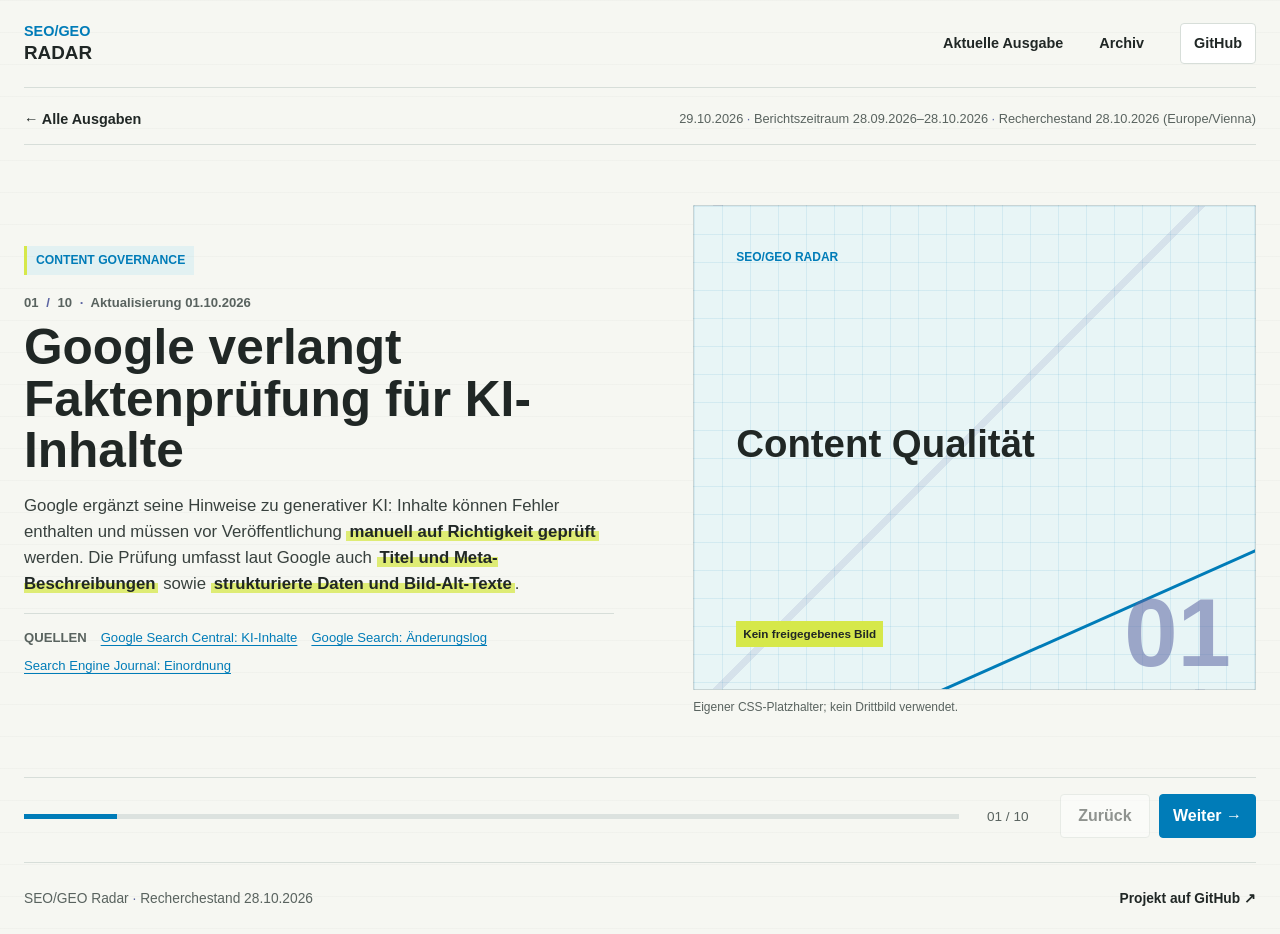
==== editions/2026-10-29/index.html @ 713f3957 "Publish SEO GEO Radar October edition" ====
<!doctype html>
<html lang="de">
  <head>
    <meta charset="utf-8">
    <meta name="viewport" content="width=device-width, initial-scale=1">
    <meta name="description" content="Zehn geprüfte Entwicklungen zu SEO, GEO, Google Search, AI Overviews und KI-Werbung aus dem Berichtszeitraum 28. September bis 28. Oktober 2026.">
    <meta name="theme-color" content="#f6f7f2">
    <title>SEO/GEO Radar – 29. Oktober 2026 | SEO/GEO Radar</title>
    <link rel="stylesheet" href="../../src/styles.css">
  </head>
  <body class="deck-page">
    <a class="skip-link" href="#folien">Zu den Folien springen</a>
    <div class="deck-shell">
      <header class="site-header">
        <a class="wordmark" href="../../index.html" aria-label="SEO/GEO Radar, Startseite">
          <span class="wordmark__top">SEO/GEO</span><span class="wordmark__bottom">RADAR</span>
        </a>
        <nav class="site-nav" aria-label="Hauptnavigation">
          <a href="../../index.html#aktuelle-ausgabe">Aktuelle Ausgabe</a>
          <a href="../../index.html#archiv">Archiv</a>
          <a class="repo-link" href="https://github.com/7amdmad/seo-geo-radar" target="_blank" rel="noopener noreferrer">GitHub</a>
        </nav>
      </header>
      <main class="deck" aria-label="SEO/GEO Radar – 29. Oktober 2026">
        <div class="deck__edition">
          <a class="back-link" href="../../index.html#archiv">← Alle Ausgaben</a>
          <div class="deck__meta">29.10.2026 <span>·</span> Berichtszeitraum 28.09.2026–28.10.2026 <span>·</span> Recherchestand 28.10.2026 (Europe/Vienna)</div>
        </div>
        <div class="deck__live" aria-live="polite" aria-atomic="true" role="status"></div>
        <div class="slides" id="folien" data-slide-count="10" aria-label="Folien">
          <section class="slide" aria-labelledby="story-ai-content-factcheck">
            <div class="slide__copy">
              <p class="slide__category">Content Governance</p>
              <p class="slide__count">01 <span>/</span> 10 <span>·</span> Aktualisierung 01.10.2026</p>
              <h2 class="slide__title" id="story-ai-content-factcheck">Google verlangt Faktenprüfung für KI-Inhalte</h2>
              <p class="slide__body">Google ergänzt seine Hinweise zu generativer KI: Inhalte können Fehler enthalten und müssen vor Veröffentlichung <strong>manuell auf Richtigkeit geprüft</strong> werden. Die Prüfung umfasst laut Google auch <strong>Titel und Meta-Beschreibungen</strong> sowie <strong>strukturierte Daten und Bild-Alt-Texte</strong>.</p>
              <div class="slide__sources">
                <span>Quellen</span>
                <a href="https://developers.google.com/search/docs/fundamentals/using-gen-ai-content" target="_blank" rel="noopener noreferrer">Google Search Central: KI-Inhalte<span class="visually-hidden"> (öffnet in neuem Tab)</span></a>
                <a href="https://developers.google.com/search/updates" target="_blank" rel="noopener noreferrer">Google Search: Änderungslog<span class="visually-hidden"> (öffnet in neuem Tab)</span></a>
                <a href="https://www.searchenginejournal.com/google-fact-check-ai-content-before-publishing/591782/" target="_blank" rel="noopener noreferrer">Search Engine Journal: Einordnung<span class="visually-hidden"> (öffnet in neuem Tab)</span></a>
              </div>
            </div>
            <figure class="slide__media">
              <div class="image-placeholder" role="img" aria-label="Eigener typografischer Platzhalter zum Thema Faktenprüfung von KI-Inhalten">
                <span class="image-placeholder__brand">SEO/GEO RADAR</span>
                <span class="image-placeholder__topic">Content Qualität</span>
                <span class="image-placeholder__index">01</span>
                <span class="image-placeholder__note">Kein freigegebenes Bild</span>
              </div>
              <figcaption>Eigener CSS-Platzhalter; kein Drittbild verwendet.</figcaption>
            </figure>
          </section>
          <section class="slide" aria-labelledby="story-ugc-fresh-data">
            <div class="slide__copy">
              <p class="slide__category">Content Plattformen</p>
              <p class="slide__count">02 <span>/</span> 10 <span>·</span> Dokumentation 08.10.2026</p>
              <h2 class="slide__title" id="story-ugc-fresh-data">Google öffnet ein Fresh-Data-Programm für UGC</h2>
              <p class="slide__body">Google beschreibt eine spezielle Pipeline, über die zugelassene Plattformen <strong>frische öffentliche Beiträge und Interaktionsdaten</strong> für Search einreichen können. Voraussetzungen sind stabile URLs, ein großer UGC-Bestand und Moderation; <strong>die Bewerbung garantiert keine Teilnahme</strong>.</p>
              <div class="slide__sources">
                <span>Quellen</span>
                <a href="https://developers.google.com/search/docs/appearance/ugc-fresh-data-program" target="_blank" rel="noopener noreferrer">Google Search Central: UGC Fresh Data<span class="visually-hidden"> (öffnet in neuem Tab)</span></a>
                <a href="https://developers.google.com/search/updates" target="_blank" rel="noopener noreferrer">Google Search: Änderungslog<span class="visually-hidden"> (öffnet in neuem Tab)</span></a>
              </div>
            </div>
            <figure class="slide__media">
              <div class="image-placeholder" role="img" aria-label="Eigener typografischer Platzhalter zum UGC Fresh Data Programm">
                <span class="image-placeholder__brand">SEO/GEO RADAR</span>
                <span class="image-placeholder__topic">Content Plattformen</span>
                <span class="image-placeholder__index">02</span>
                <span class="image-placeholder__note">Kein freigegebenes Bild</span>
              </div>
              <figcaption>Eigener CSS-Platzhalter; kein Drittbild verwendet.</figcaption>
            </figure>
          </section>
          <section class="slide" aria-labelledby="story-geo-citations">
            <div class="slide__copy">
              <p class="slide__category">GEO Forschung</p>
              <p class="slide__count">03 <span>/</span> 10 <span>·</span> Preprint 10.10.2026</p>
              <h2 class="slide__title" id="story-geo-citations">GEO-Zitate hängen stärker an Retrieval als an Checklisten</h2>
              <p class="slide__body">Ein noch nicht peer-reviewtes arXiv-Paper analysiert <strong>158.099 Antworten aus zwei Märkten</strong>: Seiten mit Titeln und Absätzen, die zu Suchfragen passen, erhielten mehr Zitate. <strong>FAQ-Blöcke und Schema-Markup zeigten innerhalb derselben Website keinen robusten Vorteil</strong>; die Datensätze sind US-dominiert und nicht repräsentativ für DACH.</p>
              <div class="slide__sources">
                <span>Quellen</span>
                <a href="https://arxiv.org/abs/2610.15033" target="_blank" rel="noopener noreferrer">arXiv: What Drives AI Citations?<span class="visually-hidden"> (öffnet in neuem Tab)</span></a>
                <a href="https://arxiv.org/html/2610.15033v1" target="_blank" rel="noopener noreferrer">Volltext und Methodik<span class="visually-hidden"> (öffnet in neuem Tab)</span></a>
              </div>
            </div>
            <figure class="slide__media">
              <div class="image-placeholder" role="img" aria-label="Eigener typografischer Platzhalter zu GEO-Zitaten und Retrieval">
                <span class="image-placeholder__brand">SEO/GEO RADAR</span>
                <span class="image-placeholder__topic">GEO Forschung</span>
                <span class="image-placeholder__index">03</span>
                <span class="image-placeholder__note">Kein freigegebenes Bild</span>
              </div>
              <figcaption>Eigener CSS-Platzhalter; kein Drittbild verwendet.</figcaption>
            </figure>
          </section>
          <section class="slide" aria-labelledby="story-mit-geo-audit">
            <div class="slide__copy">
              <p class="slide__category">Markenwahrnehmung</p>
              <p class="slide__count">04 <span>/</span> 10 <span>·</span> Studie 13.10.2026</p>
              <h2 class="slide__title" id="story-mit-geo-audit">GEO muss Sichtbarkeit und Markenkorrektheit messen</h2>
              <p class="slide__body">MIT Sloan berichtet aus <strong>15 Interviews mit Marketing- und Digitalverantwortlichen</strong> sowie einem Fall aus dem Finanzsektor: ChatGPT empfahl eine Marke, gab aber unter anderem <strong>falsche Produkt- und Gebührenangaben</strong> wieder. Die qualitative Untersuchung ist nicht repräsentativ, zeigt aber, warum Erwähnungen allein keine ausreichende GEO-Kennzahl sind.</p>
              <div class="slide__sources">
                <span>Quelle</span>
                <a href="https://sloanreview.mit.edu/article/the-new-rules-of-brand-visibility-in-ai-search/" target="_blank" rel="noopener noreferrer">MIT Sloan Management Review: Brand Visibility in AI Search<span class="visually-hidden"> (öffnet in neuem Tab)</span></a>
              </div>
            </div>
            <figure class="slide__media">
              <div class="image-placeholder" role="img" aria-label="Eigener typografischer Platzhalter zu Sichtbarkeit und Markenkorrektheit in KI-Suche">
                <span class="image-placeholder__brand">SEO/GEO RADAR</span>
                <span class="image-placeholder__topic">Markenwahrnehmung</span>
                <span class="image-placeholder__index">04</span>
                <span class="image-placeholder__note">Kein freigegebenes Bild</span>
              </div>
              <figcaption>Eigener CSS-Platzhalter; kein Drittbild verwendet.</figcaption>
            </figure>
          </section>
          <section class="slide" aria-labelledby="story-personal-intelligence-ads">
            <div class="slide__copy">
              <p class="slide__category">KI-Suche & Werbung</p>
              <p class="slide__count">05 <span>/</span> 10 <span>·</span> Richtlinie wirksam 16.10.2026</p>
              <h2 class="slide__title" id="story-personal-intelligence-ads">Google erlaubt Opt-in-Kontext für personalisierte Werbung</h2>
              <p class="slide__body">Googles am 16. Oktober wirksame Richtlinie sagt: Wenn Nutzer Inhalte aus Gmail, Photos oder Drive mit Suchdiensten verbinden, können daraus abgeleitete Informationen <strong>personalisierte Inhalte einschließlich Anzeigen beeinflussen</strong>. Das bleibt <strong>Opt-in; Werbetreibende erhalten keinen Zugriff auf Postfächer</strong>, und ein DACH-Rollout des beschriebenen AI-Mode-Ads-Tests ist nicht bestätigt.</p>
              <div class="slide__sources">
                <span>Quellen</span>
                <a href="https://policies.google.com/privacy?hl=en" target="_blank" rel="noopener noreferrer">Google Privacy Policy (wirksam 16.10.)<span class="visually-hidden"> (öffnet in neuem Tab)</span></a>
                <a href="https://support.google.com/websearch/answer/16859283?hl=en" target="_blank" rel="noopener noreferrer">Google Search Help: Verbundene Apps<span class="visually-hidden"> (öffnet in neuem Tab)</span></a>
                <a href="https://www.searchenginejournal.com/google-privacy-policy-connected-apps-ai-mode-ads/594546/" target="_blank" rel="noopener noreferrer">Search Engine Journal: Werbetest und Grenzen<span class="visually-hidden"> (öffnet in neuem Tab)</span></a>
              </div>
            </div>
            <figure class="slide__media">
              <div class="image-placeholder" role="img" aria-label="Eigener typografischer Platzhalter zu Personal Intelligence und Suchanzeigen">
                <span class="image-placeholder__brand">SEO/GEO RADAR</span>
                <span class="image-placeholder__topic">KI-Suche & Werbung</span>
                <span class="image-placeholder__index">05</span>
                <span class="image-placeholder__note">Kein freigegebenes Bild</span>
              </div>
              <figcaption>Eigener CSS-Platzhalter; kein Drittbild verwendet.</figcaption>
            </figure>
          </section>
          <section class="slide" aria-labelledby="story-url-hyphens">
            <div class="slide__copy">
              <p class="slide__category">Technisches SEO</p>
              <p class="slide__count">06 <span>/</span> 10 <span>·</span> Dokumentation 21.10.2026</p>
              <h2 class="slide__title" id="story-url-hyphens">Google bekräftigt Bindestriche statt Unterstriche in URLs</h2>
              <p class="slide__body">Google Search Central hat seine URL-Hinweise präzisiert: <strong>Bindestriche trennen Wörter</strong> für Menschen und Suchsysteme klarer als Unterstriche. Das ist eine <strong>Klarstellung bestehender Best Practice, kein neuer Rankingfaktor</strong>; bestehende URLs sollte man nicht ohne Migrationsgrund ändern.</p>
              <div class="slide__sources">
                <span>Quellen</span>
                <a href="https://developers.google.com/search/docs/crawling-indexing/url-structure" target="_blank" rel="noopener noreferrer">Google Search Central: URL-Struktur<span class="visually-hidden"> (öffnet in neuem Tab)</span></a>
                <a href="https://developers.google.com/search/updates" target="_blank" rel="noopener noreferrer">Google Search: Änderungslog<span class="visually-hidden"> (öffnet in neuem Tab)</span></a>
              </div>
            </div>
            <figure class="slide__media">
              <div class="image-placeholder" role="img" aria-label="Eigener typografischer Platzhalter zu lesbaren URLs">
                <span class="image-placeholder__brand">SEO/GEO RADAR</span>
                <span class="image-placeholder__topic">Technisches SEO</span>
                <span class="image-placeholder__index">06</span>
                <span class="image-placeholder__note">Kein freigegebenes Bild</span>
              </div>
              <figcaption>Eigener CSS-Platzhalter; kein Drittbild verwendet.</figcaption>
            </figure>
          </section>
          <section class="slide" aria-labelledby="story-commercial-ai-overviews">
            <div class="slide__copy">
              <p class="slide__category">GEO & Originalforschung</p>
              <p class="slide__count">07 <span>/</span> 10 <span>·</span> Studie 21.10.2026</p>
              <h2 class="slide__title" id="story-commercial-ai-overviews">AI Overviews wachsen in kommerziellen Suchmustern</h2>
              <p class="slide__body">Semrush fand AI Overviews für <strong>88 % eines festen Panels aus 400 US-Desktop-Keywords</strong> mit kommerziellen Zusätzen im August 2026, gegenüber 45,75 % zu Studienbeginn. Das ist <strong>kein Wert für alle Google-Suchen oder den DACH-Markt</strong>; für Marken sind Preis-, Vergleichs- und Review-Antworten dennoch wichtige Beobachtungsfelder.</p>
              <div class="slide__sources">
                <span>Originalstudie</span>
                <a href="https://www.semrush.com/blog/ai-overviews-commercial-modifiers-study/" target="_blank" rel="noopener noreferrer">Semrush: Commercial Search Modifiers<span class="visually-hidden"> (öffnet in neuem Tab)</span></a>
              </div>
            </div>
            <figure class="slide__media">
              <div class="image-placeholder" role="img" aria-label="Eigener typografischer Platzhalter zu AI Overviews in kommerziellen Suchanfragen">
                <span class="image-placeholder__brand">SEO/GEO RADAR</span>
                <span class="image-placeholder__topic">AI Overviews</span>
                <span class="image-placeholder__index">07</span>
                <span class="image-placeholder__note">Kein freigegebenes Bild</span>
              </div>
              <figcaption>Eigener CSS-Platzhalter; kein Drittbild verwendet.</figcaption>
            </figure>
          </section>
          <section class="slide" aria-labelledby="story-ugc-indexing-guidance">
            <div class="slide__copy">
              <p class="slide__category">Technisches SEO</p>
              <p class="slide__count">08 <span>/</span> 10 <span>·</span> Aktualisierung 26.10.2026</p>
              <h2 class="slide__title" id="story-ugc-indexing-guidance">Google: Nur für die Suche gedachte Seiten indexieren</h2>
              <p class="slide__body">Google ergänzt seine Spam-Hinweise für Plattformen mit geteilten Seiten, generierten Inhalten oder Web-Tools: <strong>Direktlink- und Nutzseiten sollen nicht automatisch in Search landen</strong>. Betreiber sollen Indexierung und plötzliche URL-Zuwächse überwachen; die Empfehlung ist <strong>keine neue manuelle Strafe</strong>.</p>
              <div class="slide__sources">
                <span>Quellen</span>
                <a href="https://developers.google.com/search/docs/monitor-debug/prevent-abuse" target="_blank" rel="noopener noreferrer">Google Search Central: UGC-Spam-Schutz<span class="visually-hidden"> (öffnet in neuem Tab)</span></a>
                <a href="https://developers.google.com/search/updates" target="_blank" rel="noopener noreferrer">Google Search: Änderungslog<span class="visually-hidden"> (öffnet in neuem Tab)</span></a>
                <a href="https://www.seroundtable.com/google-user-generated-spam-guidance-tools-42378.html" target="_blank" rel="noopener noreferrer">Search Engine Roundtable: Einordnung<span class="visually-hidden"> (öffnet in neuem Tab)</span></a>
              </div>
            </div>
            <figure class="slide__media">
              <div class="image-placeholder" role="img" aria-label="Eigener typografischer Platzhalter zu Indexierung geteilter UGC-Seiten">
                <span class="image-placeholder__brand">SEO/GEO RADAR</span>
                <span class="image-placeholder__topic">Indexierung</span>
                <span class="image-placeholder__index">08</span>
                <span class="image-placeholder__note">Kein freigegebenes Bild</span>
              </div>
              <figcaption>Eigener CSS-Platzhalter; kein Drittbild verwendet.</figcaption>
            </figure>
          </section>
          <section class="slide" aria-labelledby="story-review-summaries">
            <div class="slide__copy">
              <p class="slide__category">KI-Werbung & Reputation</p>
              <p class="slide__count">09 <span>/</span> 10 <span>·</span> Hilfeseite 26.10.2026</p>
              <h2 class="slide__title" id="story-review-summaries">Google Ads erklärt KI-Zusammenfassungen von Reviews</h2>
              <p class="slide__body">Google Ads dokumentiert nun <strong>automatisch erzeugte, positive Review-Zusammenfassungen</strong> in Suchanzeigen; Werbetreibende können deren Text nicht selbst bearbeiten. Die Hilfeseite nennt <strong>US, Australien, UK und Indien auf Englisch</strong> – eine DACH-Verfügbarkeit ist nicht angegeben.</p>
              <div class="slide__sources">
                <span>Quellen</span>
                <a href="https://support.google.com/google-ads/answer/18760807?hl=en" target="_blank" rel="noopener noreferrer">Google Ads Help: Review summaries<span class="visually-hidden"> (öffnet in neuem Tab)</span></a>
                <a href="https://www.seroundtable.com/google-ads-ai-review-summaries-doc-42370.html" target="_blank" rel="noopener noreferrer">Search Engine Roundtable: Dokumentation<span class="visually-hidden"> (öffnet in neuem Tab)</span></a>
              </div>
            </div>
            <figure class="slide__media">
              <div class="image-placeholder" role="img" aria-label="Eigener typografischer Platzhalter zu KI-Zusammenfassungen von Kundenbewertungen in Suchanzeigen">
                <span class="image-placeholder__brand">SEO/GEO RADAR</span>
                <span class="image-placeholder__topic">KI-Werbung</span>
                <span class="image-placeholder__index">09</span>
                <span class="image-placeholder__note">Kein freigegebenes Bild</span>
              </div>
              <figcaption>Eigener CSS-Platzhalter; kein Drittbild verwendet.</figcaption>
            </figure>
          </section>
          <section class="slide" aria-labelledby="story-404-guidance">
            <div class="slide__copy">
              <p class="slide__category">Google Search</p>
              <p class="slide__count">10 <span>/</span> 10 <span>·</span> Video 28.10.2026</p>
              <h2 class="slide__title" id="story-404-guidance">Google: Normale 404-Fehler verbrauchen kein Crawl-Budget</h2>
              <p class="slide__body">In einer Google-Videoepisode erklärt Gary Illyes, dass normale <strong>404-Antworten keine siteweite Strafe auslösen</strong> und kein Crawl-Budget aufbrauchen. Leitet nur auf einen <strong>inhaltlich passenden Ersatz</strong> weiter; sonst <strong>404 oder 410 belassen</strong> und eine hilfreiche Fehlerseite anbieten.</p>
              <div class="slide__sources">
                <span>Quelle mit Transkript</span>
                <a href="https://www.seroundtable.com/google-404-errors-42405.html" target="_blank" rel="noopener noreferrer">Search Engine Roundtable: Googles 404-Erklärung<span class="visually-hidden"> (öffnet in neuem Tab)</span></a>
              </div>
            </div>
            <figure class="slide__media">
              <div class="image-placeholder" role="img" aria-label="Eigener typografischer Platzhalter zu 404- und 410-Antworten">
                <span class="image-placeholder__brand">SEO/GEO RADAR</span>
                <span class="image-placeholder__topic">Google Search</span>
                <span class="image-placeholder__index">10</span>
                <span class="image-placeholder__note">Kein freigegebenes Bild</span>
              </div>
              <figcaption>Eigener CSS-Platzhalter; kein Drittbild verwendet.</figcaption>
            </figure>
          </section>
        </div>
        <footer class="deck__footer">
          <div class="deck__progress" role="progressbar" aria-label="Fortschritt" aria-valuemin="1" aria-valuemax="10" aria-valuenow="1"><span></span></div>
          <div class="deck__controls">
            <span class="deck__counter" aria-live="off">01 / 10</span>
            <button type="button" class="deck__button" data-action="prev" aria-label="Vorherige Folie">Zurück</button>
            <button type="button" class="deck__button deck__button--next" data-action="next" aria-label="Nächste Folie">Weiter <span aria-hidden="true">→</span></button>
          </div>
        </footer>
      </main>
      <footer class="site-footer">
        <span>SEO/GEO Radar <span class="site-footer__dot">·</span> Recherchestand 28.10.2026</span>
        <a href="https://github.com/7amdmad/seo-geo-radar" target="_blank" rel="noopener noreferrer">Projekt auf GitHub <span aria-hidden="true">↗</span></a>
      </footer>
    </div>
    <script src="../../src/deck.js" defer></script>
  </body>
</html>
---- src/styles.css ----
:root {
  color-scheme: light;
  --paper: #f6f7f2;
  --surface: #ffffff;
  --ink: #202725;
  --muted: #59635f;
  --line: #d7ded9;
  --cyan: #00aeef;
  --cyan-dark: #007cb8;
  --purple: #5b64a2;
  --lime: #d6e84a;
  --font-display: "Helvetica Neue", Helvetica, Arial, sans-serif;
  --font-body: "Helvetica Neue", Helvetica, Arial, sans-serif;
}

* {
  box-sizing: border-box;
}

html {
  scroll-behavior: smooth;
}

body {
  min-width: 320px;
  min-height: 100vh;
  margin: 0;
  background-color: var(--paper);
  background-image: linear-gradient(
    rgba(32, 39, 37, 0.025) 1px,
    transparent 1px
  );
  background-size: 100% 32px;
  color: var(--ink);
  font-family: var(--font-body);
  line-height: 1.55;
}

button,
a {
  font: inherit;
}

a {
  color: var(--cyan-dark);
}

a:hover {
  color: var(--ink);
}

:focus-visible {
  outline: 3px solid var(--purple);
  outline-offset: 3px;
}

.page-shell,
.deck-shell {
  width: min(1240px, calc(100% - 48px));
  margin: 0 auto;
}

.skip-link {
  position: absolute;
  top: 8px;
  left: 8px;
  z-index: 20;
  padding: 10px 14px;
  transform: translateY(-160%);
  background: var(--ink);
  color: #fff;
}

.skip-link:focus {
  transform: translateY(0);
}

.site-header {
  min-height: 88px;
  display: flex;
  align-items: center;
  justify-content: space-between;
  gap: 24px;
  border-bottom: 1px solid var(--line);
}

.wordmark {
  display: inline-flex;
  flex-direction: column;
  line-height: 0.95;
  color: var(--ink);
  font-family: var(--font-display);
  font-size: 0.9rem;
  font-weight: 800;
  letter-spacing: 0;
  text-decoration: none;
}

.wordmark__top {
  color: var(--cyan-dark);
}

.wordmark__bottom {
  margin-top: 5px;
  font-size: 1.18rem;
}

.site-nav {
  display: flex;
  align-items: center;
  gap: clamp(16px, 3vw, 36px);
}

.site-nav a,
.site-footer a {
  color: var(--ink);
  font-size: 0.9rem;
  font-weight: 650;
  text-decoration: none;
}

.site-nav a:hover,
.site-footer a:hover {
  color: var(--cyan-dark);
}

.site-nav .repo-link {
  padding: 8px 13px;
  border: 1px solid var(--line);
  border-radius: 4px;
  background: var(--surface);
}

.intro {
  max-width: 840px;
  padding: clamp(44px, 8vw, 96px) 0 56px;
}

.intro__eyebrow,
.section-kicker,
.section-label,
.slide__category {
  margin: 0;
  color: var(--cyan-dark);
  font-size: 0.76rem;
  font-weight: 750;
  text-transform: uppercase;
}

.intro__eyebrow {
  display: flex;
  align-items: center;
  gap: 10px;
}

.intro__eyebrow::before {
  width: 25px;
  height: 3px;
  background: var(--lime);
  content: "";
}

.intro h1 {
  margin: 18px 0 16px;
  font-family: var(--font-display);
  font-size: 4.5rem;
  font-weight: 760;
  line-height: 0.98;
}

.intro h1 span {
  color: var(--cyan-dark);
}

.intro__text {
  max-width: 650px;
  margin: 0;
  color: var(--muted);
  font-size: 1.2rem;
}

.latest {
  padding: 26px 0 30px;
  border-top: 1px solid var(--ink);
  border-bottom: 1px solid var(--ink);
}

.section-label {
  display: flex;
  align-items: center;
  gap: 9px;
  color: var(--ink);
}

.signal-dot {
  width: 9px;
  height: 9px;
  border-radius: 50%;
  background: var(--lime);
  outline: 1px solid var(--ink);
}

.latest__body {
  display: flex;
  align-items: end;
  justify-content: space-between;
  gap: 36px;
  padding: 18px 0 4px;
}

.latest__date,
.latest__period {
  margin: 0;
  color: var(--muted);
  font-size: 0.88rem;
}

.latest__date span,
.deck__meta span {
  color: var(--purple);
}

.latest h2 {
  margin: 8px 0;
  font-family: var(--font-display);
  font-size: 2.25rem;
  line-height: 1.12;
}

.latest__description {
  max-width: 660px;
  margin: 0;
  color: var(--muted);
}

.latest__period {
  margin-top: 16px;
}

.action-link {
  flex: 0 0 auto;
  display: inline-flex;
  align-items: center;
  gap: 18px;
  min-height: 46px;
  padding: 0 15px;
  border: 1px solid var(--cyan-dark);
  border-radius: 4px;
  color: var(--cyan-dark);
  font-weight: 700;
  text-decoration: none;
}

.action-link:hover {
  background: var(--cyan-dark);
  color: #fff;
}

.archive {
  padding: 68px 0 80px;
}

.archive__heading {
  display: flex;
  align-items: end;
  justify-content: space-between;
  gap: 20px;
  padding-bottom: 22px;
  border-bottom: 1px solid var(--line);
}

.archive__heading h2 {
  margin: 5px 0 0;
  font-family: var(--font-display);
  font-size: 2rem;
}

.archive__total {
  color: var(--muted);
  font-size: 0.9rem;
}

.archive-month {
  display: grid;
  grid-template-columns: minmax(140px, 0.32fr) 1fr;
  gap: 26px;
  padding: 28px 0;
  border-bottom: 1px solid var(--line);
}

.archive-month h3 {
  margin: 4px 0 0;
  font-size: 1rem;
}

.edition-list {
  display: grid;
}

.edition-row {
  display: grid;
  grid-template-columns: 110px 180px 110px minmax(120px, 1fr) auto;
  align-items: center;
  gap: 16px;
  padding: 14px 0;
  border-top: 1px solid var(--line);
  color: var(--ink);
  text-decoration: none;
}

.edition-row:first-child {
  border-top: 0;
}

.edition-row:hover .edition-row__date,
.edition-row:hover .edition-row__open {
  color: var(--cyan-dark);
}

.edition-row__date {
  font-weight: 750;
}

.edition-row__period,
.edition-row__count,
.edition-row__description {
  color: var(--muted);
  font-size: 0.86rem;
}

.edition-row__open {
  color: var(--cyan-dark);
  font-size: 0.86rem;
  font-weight: 700;
  white-space: nowrap;
}

.empty-state {
  margin: 0;
  padding: 24px 0;
  color: var(--muted);
}

.site-footer {
  display: flex;
  align-items: center;
  justify-content: space-between;
  gap: 18px;
  min-height: 72px;
  border-top: 1px solid var(--line);
  color: var(--muted);
  font-size: 0.86rem;
}

.site-footer a {
  font-size: inherit;
}

.site-footer__dot {
  color: var(--purple);
}

.deck-page {
  overflow-x: hidden;
}

.deck-shell {
  min-height: 100vh;
  display: flex;
  flex-direction: column;
}

.deck {
  flex: 1;
  display: flex;
  flex-direction: column;
}

.deck__edition {
  display: flex;
  align-items: center;
  justify-content: space-between;
  gap: 18px;
  padding: 20px 0 14px;
}

.back-link {
  color: var(--ink);
  font-size: 0.9rem;
  font-weight: 700;
  text-decoration: none;
}

.deck__meta {
  color: var(--muted);
  font-size: 0.8rem;
  text-align: right;
}

.slides {
  position: relative;
  flex: 1;
  min-height: 540px;
  border-top: 1px solid var(--line);
}

.slide[hidden] {
  display: none !important;
}

.slide {
  width: 100%;
  min-height: 540px;
  display: grid;
  grid-template-columns: minmax(0, 1fr) minmax(340px, 0.95fr);
  align-items: center;
  gap: clamp(32px, 6vw, 78px);
  padding: clamp(34px, 5vw, 60px) 0;
  animation: slide-in 260ms ease both;
}

.slide__copy {
  max-width: 590px;
}

.slide__category {
  display: inline-block;
  padding: 5px 9px;
  border-left: 3px solid var(--lime);
  background: rgba(0, 174, 239, 0.08);
}

.slide__count {
  margin: 18px 0 9px;
  color: var(--muted);
  font-size: 0.82rem;
  font-weight: 750;
}

.slide__count span {
  color: var(--purple);
  padding: 0 4px;
}

.slide__title {
  margin: 0;
  font-family: var(--font-display);
  font-size: 3.1rem;
  font-weight: 750;
  line-height: 1.04;
}

.slide__body {
  max-width: 610px;
  margin: 16px 0 16px;
  color: #38413e;
  font-size: 1.05rem;
  line-height: 1.55;
}

.slide__body strong {
  padding: 0 3px;
  background: linear-gradient(transparent 48%, rgba(214, 232, 74, 0.75) 48%);
  color: var(--ink);
  font-weight: 750;
  box-decoration-break: clone;
}

.slide__sources {
  display: flex;
  flex-wrap: wrap;
  align-items: baseline;
  gap: 8px 14px;
  padding-top: 14px;
  border-top: 1px solid var(--line);
  font-size: 0.82rem;
}

.slide__sources > span {
  color: var(--muted);
  font-weight: 700;
  text-transform: uppercase;
}

.slide__sources a {
  text-underline-offset: 3px;
}

.slide__media {
  width: 100%;
  margin: 0;
}

.image-placeholder {
  position: relative;
  min-height: 320px;
  aspect-ratio: 1.16 / 1;
  display: flex;
  flex-direction: column;
  align-items: flex-start;
  justify-content: space-between;
  overflow: hidden;
  padding: clamp(22px, 4vw, 42px);
  border: 1px solid rgba(32, 39, 37, 0.16);
  background-color: #e8f5f6;
  background-image:
    linear-gradient(
      135deg,
      transparent 48%,
      rgba(91, 100, 162, 0.13) 48%,
      rgba(91, 100, 162, 0.13) 49%,
      transparent 49%
    ),
    linear-gradient(rgba(0, 124, 184, 0.09) 1px, transparent 1px),
    linear-gradient(90deg, rgba(0, 124, 184, 0.09) 1px, transparent 1px);
  background-size:
    100% 100%,
    28px 28px,
    28px 28px;
}

.image-placeholder::after {
  position: absolute;
  right: -30px;
  bottom: 60px;
  width: 72%;
  height: 3px;
  transform: rotate(-24deg);
  background: var(--cyan-dark);
  content: "";
}

.image-placeholder__brand,
.image-placeholder__topic,
.image-placeholder__note,
.image-placeholder__index {
  position: relative;
  z-index: 1;
}

.image-placeholder__brand {
  color: var(--cyan-dark);
  font-size: 0.75rem;
  font-weight: 800;
}

.image-placeholder__topic {
  max-width: 75%;
  color: var(--ink);
  font-size: 2.4rem;
  font-weight: 750;
  line-height: 1.05;
}

.image-placeholder__index {
  position: absolute;
  right: 24px;
  bottom: 8px;
  color: rgba(91, 100, 162, 0.55);
  font-size: 6rem;
  font-weight: 800;
  line-height: 1;
}

.image-placeholder__note {
  padding: 4px 7px;
  background: var(--lime);
  color: var(--ink);
  font-size: 0.73rem;
  font-weight: 700;
}

.slide__media img {
  width: 100%;
  max-height: 58vh;
  display: block;
  object-fit: cover;
}

.slide__media figcaption {
  margin-top: 8px;
  color: var(--muted);
  font-size: 0.75rem;
}

.deck__live,
.visually-hidden {
  position: absolute;
  width: 1px;
  height: 1px;
  overflow: hidden;
  clip: rect(0, 0, 0, 0);
  white-space: nowrap;
  clip-path: inset(50%);
}

.deck__footer {
  display: flex;
  align-items: center;
  gap: 28px;
  padding: 16px 0 24px;
  border-top: 1px solid var(--line);
}

.deck__progress {
  flex: 1;
  height: 5px;
  overflow: hidden;
  background: #dce2df;
}

.deck__progress span {
  width: 0;
  height: 100%;
  display: block;
  background: var(--cyan-dark);
  transition: width 180ms ease;
}

.deck__controls {
  display: flex;
  align-items: center;
  gap: 9px;
}

.deck__counter {
  min-width: 58px;
  margin-right: 6px;
  color: var(--muted);
  font-size: 0.85rem;
  font-variant-numeric: tabular-nums;
}

.deck__button {
  min-width: 90px;
  min-height: 44px;
  padding: 0 13px;
  border: 1px solid var(--line);
  border-radius: 4px;
  background: var(--surface);
  color: var(--ink);
  cursor: pointer;
  font-weight: 700;
}

.deck__button--next {
  border-color: var(--cyan-dark);
  background: var(--cyan-dark);
  color: #fff;
}

.deck__button:hover:not(:disabled) {
  border-color: var(--purple);
  box-shadow: inset 0 -3px var(--lime);
}

.deck__button:disabled {
  opacity: 0.48;
  cursor: not-allowed;
}

@keyframes slide-in {
  from {
    opacity: 0;
    transform: translateY(8px);
  }

  to {
    opacity: 1;
    transform: translateY(0);
  }
}

@media (prefers-reduced-motion: reduce) {
  *,
  *::before,
  *::after {
    scroll-behavior: auto !important;
    animation-duration: 0.01ms !important;
    animation-iteration-count: 1 !important;
    transition-duration: 0.01ms !important;
  }
}

@media (max-width: 880px) {
  .intro h1 {
    font-size: 3.5rem;
  }

  .latest h2 {
    font-size: 1.9rem;
  }

  .edition-row {
    grid-template-columns: 100px minmax(100px, 0.8fr) minmax(100px, 1fr) auto;
  }

  .edition-row__description {
    display: none;
  }

  .slide {
    grid-template-columns: minmax(0, 1fr) minmax(280px, 0.85fr);
    gap: 28px;
  }

  .slide__title {
    font-size: 2.8rem;
  }

  .slide__body {
    font-size: 1.1rem;
  }

  .image-placeholder__topic {
    font-size: 2.1rem;
  }
}

@media (max-width: 640px) {
  .page-shell,
  .deck-shell {
    width: min(100% - 32px, 520px);
  }

  .site-header {
    min-height: 74px;
  }

  .site-nav {
    gap: 14px;
  }

  .site-nav a {
    font-size: 0.78rem;
  }

  .site-nav .repo-link {
    padding: 6px 8px;
  }

  .intro {
    padding: 50px 0 40px;
  }

  .intro h1 {
    font-size: 2.65rem;
  }

  .intro__text {
    font-size: 1.05rem;
  }

  .latest__body {
    align-items: flex-start;
    flex-direction: column;
    gap: 18px;
  }

  .latest h2 {
    font-size: 1.65rem;
  }

  .archive {
    padding: 48px 0 56px;
  }

  .archive-month {
    grid-template-columns: 1fr;
    gap: 12px;
  }

  .edition-row {
    grid-template-columns: 1fr auto;
    gap: 3px 12px;
    padding: 12px 0;
  }

  .edition-row__date {
    grid-column: 1;
  }

  .edition-row__period {
    grid-column: 1;
    font-size: 0.78rem;
  }

  .edition-row__count {
    grid-column: 1;
  }

  .edition-row__open {
    grid-column: 2;
    grid-row: 1 / span 3;
  }

  .site-footer {
    align-items: flex-start;
    flex-direction: column;
    justify-content: center;
    padding: 18px 0;
  }

  .deck__edition {
    align-items: flex-start;
    flex-direction: column;
    gap: 7px;
    padding-top: 15px;
  }

  .deck__meta {
    text-align: left;
  }

  .slides {
    min-height: 0;
  }

  .slide {
    min-height: 0;
    grid-template-columns: 1fr;
    gap: 24px;
    padding: 26px 0 30px;
  }

  .slide__count {
    margin-top: 18px;
  }

  .slide__title {
    font-size: 2.25rem;
  }

  .slide__body {
    margin: 16px 0 20px;
    font-size: 1rem;
  }

  .image-placeholder {
    min-height: 250px;
    aspect-ratio: 1.25 / 1;
  }

  .image-placeholder__topic {
    font-size: 1.75rem;
  }

  .deck__footer {
    align-items: stretch;
    flex-direction: column;
    gap: 12px;
    padding-bottom: 16px;
  }

  .deck__controls {
    justify-content: space-between;
  }

  .deck__button {
    flex: 1;
  }
}
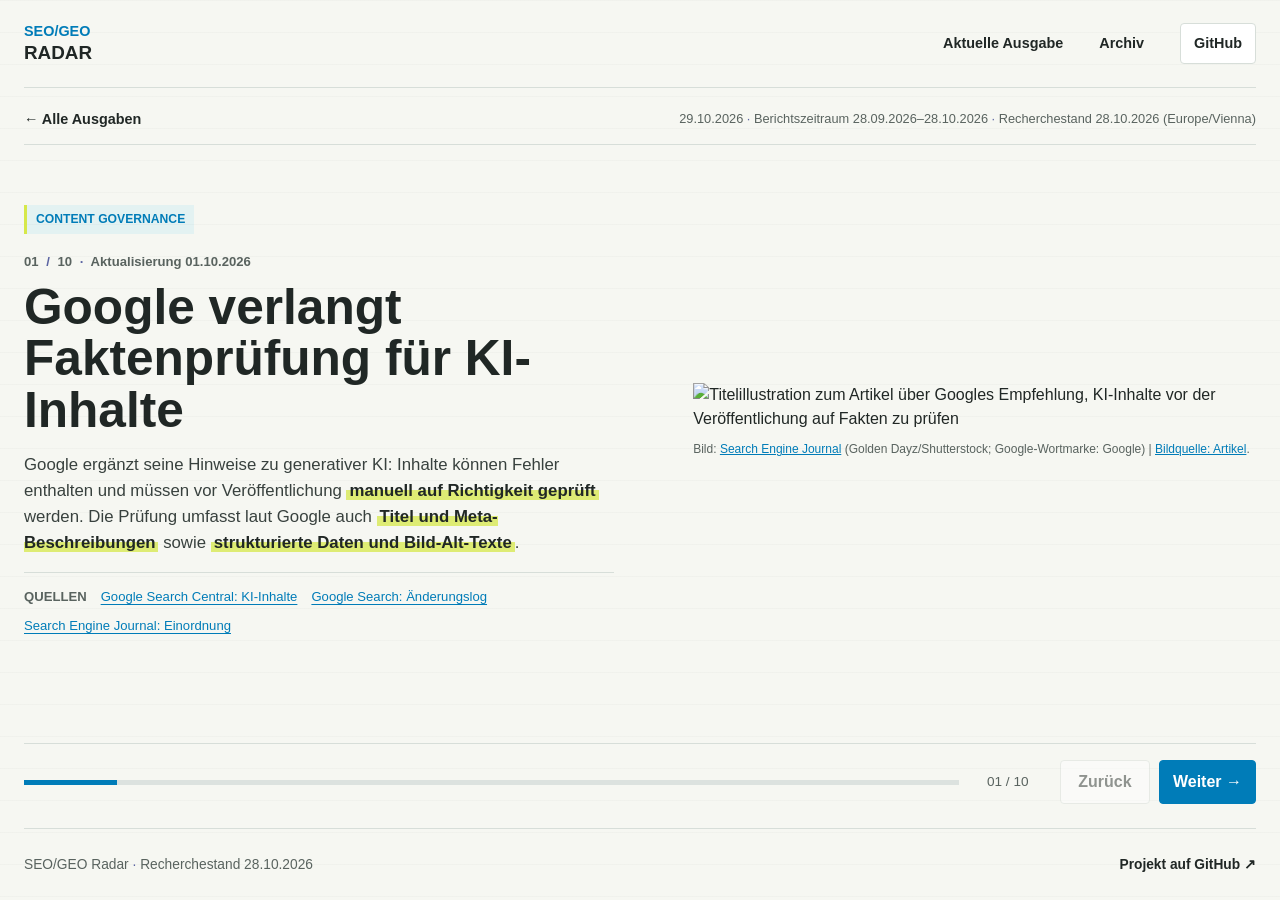
==== commit 8ec56a76: "Use credited article images on every slide" ====
--- a/editions/2026-10-29/index.html
+++ b/editions/2026-10-29/index.html
@@ -1,268 +1,615 @@
 <!doctype html>
 <html lang="de">
   <head>
-    <meta charset="utf-8">
-    <meta name="viewport" content="width=device-width, initial-scale=1">
-    <meta name="description" content="Zehn geprüfte Entwicklungen zu SEO, GEO, Google Search, AI Overviews und KI-Werbung aus dem Berichtszeitraum 28. September bis 28. Oktober 2026.">
-    <meta name="theme-color" content="#f6f7f2">
+    <meta charset="utf-8" />
+    <meta name="viewport" content="width=device-width, initial-scale=1" />
+    <meta
+      name="description"
+      content="Zehn geprüfte Entwicklungen zu SEO, GEO, Google Search, AI Overviews und KI-Werbung aus dem Berichtszeitraum 28. September bis 28. Oktober 2026."
+    />
+    <meta name="theme-color" content="#f6f7f2" />
     <title>SEO/GEO Radar – 29. Oktober 2026 | SEO/GEO Radar</title>
-    <link rel="stylesheet" href="../../src/styles.css">
+    <link rel="stylesheet" href="../../src/styles.css" />
   </head>
   <body class="deck-page">
     <a class="skip-link" href="#folien">Zu den Folien springen</a>
     <div class="deck-shell">
       <header class="site-header">
-        <a class="wordmark" href="../../index.html" aria-label="SEO/GEO Radar, Startseite">
-          <span class="wordmark__top">SEO/GEO</span><span class="wordmark__bottom">RADAR</span>
+        <a
+          class="wordmark"
+          href="../../index.html"
+          aria-label="SEO/GEO Radar, Startseite"
+        >
+          <span class="wordmark__top">SEO/GEO</span
+          ><span class="wordmark__bottom">RADAR</span>
         </a>
         <nav class="site-nav" aria-label="Hauptnavigation">
           <a href="../../index.html#aktuelle-ausgabe">Aktuelle Ausgabe</a>
           <a href="../../index.html#archiv">Archiv</a>
-          <a class="repo-link" href="https://github.com/7amdmad/seo-geo-radar" target="_blank" rel="noopener noreferrer">GitHub</a>
+          <a
+            class="repo-link"
+            href="https://github.com/7amdmad/seo-geo-radar"
+            target="_blank"
+            rel="noopener noreferrer"
+            >GitHub</a
+          >
         </nav>
       </header>
       <main class="deck" aria-label="SEO/GEO Radar – 29. Oktober 2026">
         <div class="deck__edition">
-          <a class="back-link" href="../../index.html#archiv">← Alle Ausgaben</a>
-          <div class="deck__meta">29.10.2026 <span>·</span> Berichtszeitraum 28.09.2026–28.10.2026 <span>·</span> Recherchestand 28.10.2026 (Europe/Vienna)</div>
+          <a class="back-link" href="../../index.html#archiv"
+            >← Alle Ausgaben</a
+          >
+          <div class="deck__meta">
+            29.10.2026 <span>·</span> Berichtszeitraum 28.09.2026–28.10.2026
+            <span>·</span> Recherchestand 28.10.2026 (Europe/Vienna)
+          </div>
         </div>
-        <div class="deck__live" aria-live="polite" aria-atomic="true" role="status"></div>
-        <div class="slides" id="folien" data-slide-count="10" aria-label="Folien">
+        <div
+          class="deck__live"
+          aria-live="polite"
+          aria-atomic="true"
+          role="status"
+        ></div>
+        <div
+          class="slides"
+          id="folien"
+          data-slide-count="10"
+          aria-label="Folien"
+        >
           <section class="slide" aria-labelledby="story-ai-content-factcheck">
             <div class="slide__copy">
               <p class="slide__category">Content Governance</p>
-              <p class="slide__count">01 <span>/</span> 10 <span>·</span> Aktualisierung 01.10.2026</p>
-              <h2 class="slide__title" id="story-ai-content-factcheck">Google verlangt Faktenprüfung für KI-Inhalte</h2>
-              <p class="slide__body">Google ergänzt seine Hinweise zu generativer KI: Inhalte können Fehler enthalten und müssen vor Veröffentlichung <strong>manuell auf Richtigkeit geprüft</strong> werden. Die Prüfung umfasst laut Google auch <strong>Titel und Meta-Beschreibungen</strong> sowie <strong>strukturierte Daten und Bild-Alt-Texte</strong>.</p>
+              <p class="slide__count">
+                01 <span>/</span> 10 <span>·</span> Aktualisierung 01.10.2026
+              </p>
+              <h2 class="slide__title" id="story-ai-content-factcheck">
+                Google verlangt Faktenprüfung für KI-Inhalte
+              </h2>
+              <p class="slide__body">
+                Google ergänzt seine Hinweise zu generativer KI: Inhalte können
+                Fehler enthalten und müssen vor Veröffentlichung
+                <strong>manuell auf Richtigkeit geprüft</strong> werden. Die
+                Prüfung umfasst laut Google auch
+                <strong>Titel und Meta-Beschreibungen</strong> sowie
+                <strong>strukturierte Daten und Bild-Alt-Texte</strong>.
+              </p>
               <div class="slide__sources">
                 <span>Quellen</span>
-                <a href="https://developers.google.com/search/docs/fundamentals/using-gen-ai-content" target="_blank" rel="noopener noreferrer">Google Search Central: KI-Inhalte<span class="visually-hidden"> (öffnet in neuem Tab)</span></a>
-                <a href="https://developers.google.com/search/updates" target="_blank" rel="noopener noreferrer">Google Search: Änderungslog<span class="visually-hidden"> (öffnet in neuem Tab)</span></a>
-                <a href="https://www.searchenginejournal.com/google-fact-check-ai-content-before-publishing/591782/" target="_blank" rel="noopener noreferrer">Search Engine Journal: Einordnung<span class="visually-hidden"> (öffnet in neuem Tab)</span></a>
-              </div>
-            </div>
-            <figure class="slide__media">
-              <div class="image-placeholder" role="img" aria-label="Eigener typografischer Platzhalter zum Thema Faktenprüfung von KI-Inhalten">
-                <span class="image-placeholder__brand">SEO/GEO RADAR</span>
-                <span class="image-placeholder__topic">Content Qualität</span>
-                <span class="image-placeholder__index">01</span>
-                <span class="image-placeholder__note">Kein freigegebenes Bild</span>
-              </div>
-              <figcaption>Eigener CSS-Platzhalter; kein Drittbild verwendet.</figcaption>
+                <a
+                  href="https://developers.google.com/search/docs/fundamentals/using-gen-ai-content"
+                  target="_blank"
+                  rel="noopener noreferrer"
+                  >Google Search Central: KI-Inhalte<span
+                    class="visually-hidden"
+                  >
+                    (öffnet in neuem Tab)</span
+                  ></a
+                >
+                <a
+                  href="https://developers.google.com/search/updates"
+                  target="_blank"
+                  rel="noopener noreferrer"
+                  >Google Search: Änderungslog<span class="visually-hidden">
+                    (öffnet in neuem Tab)</span
+                  ></a
+                >
+                <a
+                  href="https://www.searchenginejournal.com/google-fact-check-ai-content-before-publishing/591782/"
+                  target="_blank"
+                  rel="noopener noreferrer"
+                  >Search Engine Journal: Einordnung<span
+                    class="visually-hidden"
+                  >
+                    (öffnet in neuem Tab)</span
+                  ></a
+                >
+              </div>
+            </div>
+            <figure class="slide__media">
+              <img src="https://cdn.searchenginejournal.com/wp-content/uploads/2026/10/google-factcheck-featured-1600x840-1-760x400.jpg" alt="Titelillustration zum Artikel über Googles Empfehlung, KI-Inhalte vor der Veröffentlichung auf Fakten zu prüfen" loading="lazy" />
+              <figcaption>
+                Bild: <a href="https://cdn.searchenginejournal.com/wp-content/uploads/2026/10/google-factcheck-featured-1600x840-1-760x400.jpg" target="_blank" rel="noopener noreferrer">Search Engine Journal</a> (Golden Dayz/Shutterstock; Google-Wortmarke: Google) | <a href="https://www.searchenginejournal.com/google-fact-check-ai-content-before-publishing/591782/" target="_blank" rel="noopener noreferrer">Bildquelle: Artikel</a>.
+              </figcaption>
             </figure>
           </section>
           <section class="slide" aria-labelledby="story-ugc-fresh-data">
             <div class="slide__copy">
               <p class="slide__category">Content Plattformen</p>
-              <p class="slide__count">02 <span>/</span> 10 <span>·</span> Dokumentation 08.10.2026</p>
-              <h2 class="slide__title" id="story-ugc-fresh-data">Google öffnet ein Fresh-Data-Programm für UGC</h2>
-              <p class="slide__body">Google beschreibt eine spezielle Pipeline, über die zugelassene Plattformen <strong>frische öffentliche Beiträge und Interaktionsdaten</strong> für Search einreichen können. Voraussetzungen sind stabile URLs, ein großer UGC-Bestand und Moderation; <strong>die Bewerbung garantiert keine Teilnahme</strong>.</p>
+              <p class="slide__count">
+                02 <span>/</span> 10 <span>·</span> Dokumentation 08.10.2026
+              </p>
+              <h2 class="slide__title" id="story-ugc-fresh-data">
+                Google öffnet ein Fresh-Data-Programm für UGC
+              </h2>
+              <p class="slide__body">
+                Google beschreibt eine spezielle Pipeline, über die zugelassene
+                Plattformen
+                <strong
+                  >frische öffentliche Beiträge und Interaktionsdaten</strong
+                >
+                für Search einreichen können. Voraussetzungen sind stabile URLs,
+                ein großer UGC-Bestand und Moderation;
+                <strong>die Bewerbung garantiert keine Teilnahme</strong>.
+              </p>
               <div class="slide__sources">
                 <span>Quellen</span>
-                <a href="https://developers.google.com/search/docs/appearance/ugc-fresh-data-program" target="_blank" rel="noopener noreferrer">Google Search Central: UGC Fresh Data<span class="visually-hidden"> (öffnet in neuem Tab)</span></a>
-                <a href="https://developers.google.com/search/updates" target="_blank" rel="noopener noreferrer">Google Search: Änderungslog<span class="visually-hidden"> (öffnet in neuem Tab)</span></a>
-              </div>
-            </div>
-            <figure class="slide__media">
-              <div class="image-placeholder" role="img" aria-label="Eigener typografischer Platzhalter zum UGC Fresh Data Programm">
-                <span class="image-placeholder__brand">SEO/GEO RADAR</span>
-                <span class="image-placeholder__topic">Content Plattformen</span>
-                <span class="image-placeholder__index">02</span>
-                <span class="image-placeholder__note">Kein freigegebenes Bild</span>
-              </div>
-              <figcaption>Eigener CSS-Platzhalter; kein Drittbild verwendet.</figcaption>
+                <a
+                  href="https://developers.google.com/search/docs/appearance/ugc-fresh-data-program"
+                  target="_blank"
+                  rel="noopener noreferrer"
+                  >Google Search Central: UGC Fresh Data<span
+                    class="visually-hidden"
+                  >
+                    (öffnet in neuem Tab)</span
+                  ></a
+                >
+                <a
+                  href="https://developers.google.com/search/updates"
+                  target="_blank"
+                  rel="noopener noreferrer"
+                  >Google Search: Änderungslog<span class="visually-hidden">
+                    (öffnet in neuem Tab)</span
+                  ></a
+                >
+              </div>
+            </div>
+            <figure class="slide__media">
+              <img src="https://developers.google.com/static/search/images/home-social-share-lockup.jpg" alt="Google Search Central: allgemeine Grafik der Dokumentation zum UGC Fresh Data Program" loading="lazy" />
+              <figcaption>
+                Bild: <a href="https://developers.google.com/static/search/images/home-social-share-lockup.jpg" target="_blank" rel="noopener noreferrer">developers.google.com</a> (Google; allgemeine Dokumentationsgrafik) | <a href="https://developers.google.com/search/docs/appearance/ugc-fresh-data-program" target="_blank" rel="noopener noreferrer">Bildquelle: Dokumentation</a>.
+              </figcaption>
             </figure>
           </section>
           <section class="slide" aria-labelledby="story-geo-citations">
             <div class="slide__copy">
               <p class="slide__category">GEO Forschung</p>
-              <p class="slide__count">03 <span>/</span> 10 <span>·</span> Preprint 10.10.2026</p>
-              <h2 class="slide__title" id="story-geo-citations">GEO-Zitate hängen stärker an Retrieval als an Checklisten</h2>
-              <p class="slide__body">Ein noch nicht peer-reviewtes arXiv-Paper analysiert <strong>158.099 Antworten aus zwei Märkten</strong>: Seiten mit Titeln und Absätzen, die zu Suchfragen passen, erhielten mehr Zitate. <strong>FAQ-Blöcke und Schema-Markup zeigten innerhalb derselben Website keinen robusten Vorteil</strong>; die Datensätze sind US-dominiert und nicht repräsentativ für DACH.</p>
+              <p class="slide__count">
+                03 <span>/</span> 10 <span>·</span> Preprint 10.10.2026
+              </p>
+              <h2 class="slide__title" id="story-geo-citations">
+                GEO-Zitate hängen stärker an Retrieval als an Checklisten
+              </h2>
+              <p class="slide__body">
+                Ein noch nicht peer-reviewtes arXiv-Paper analysiert
+                <strong>158.099 Antworten aus zwei Märkten</strong>: Seiten mit
+                Titeln und Absätzen, die zu Suchfragen passen, erhielten mehr
+                Zitate.
+                <strong
+                  >FAQ-Blöcke und Schema-Markup zeigten innerhalb derselben
+                  Website keinen robusten Vorteil</strong
+                >; die Datensätze sind US-dominiert und nicht repräsentativ für
+                DACH.
+              </p>
               <div class="slide__sources">
                 <span>Quellen</span>
-                <a href="https://arxiv.org/abs/2610.15033" target="_blank" rel="noopener noreferrer">arXiv: What Drives AI Citations?<span class="visually-hidden"> (öffnet in neuem Tab)</span></a>
-                <a href="https://arxiv.org/html/2610.15033v1" target="_blank" rel="noopener noreferrer">Volltext und Methodik<span class="visually-hidden"> (öffnet in neuem Tab)</span></a>
-              </div>
-            </div>
-            <figure class="slide__media">
-              <div class="image-placeholder" role="img" aria-label="Eigener typografischer Platzhalter zu GEO-Zitaten und Retrieval">
-                <span class="image-placeholder__brand">SEO/GEO RADAR</span>
-                <span class="image-placeholder__topic">GEO Forschung</span>
-                <span class="image-placeholder__index">03</span>
-                <span class="image-placeholder__note">Kein freigegebenes Bild</span>
-              </div>
-              <figcaption>Eigener CSS-Platzhalter; kein Drittbild verwendet.</figcaption>
+                <a
+                  href="https://arxiv.org/abs/2610.15033"
+                  target="_blank"
+                  rel="noopener noreferrer"
+                  >arXiv: What Drives AI Citations?<span
+                    class="visually-hidden"
+                  >
+                    (öffnet in neuem Tab)</span
+                  ></a
+                >
+                <a
+                  href="https://arxiv.org/html/2610.15033v1"
+                  target="_blank"
+                  rel="noopener noreferrer"
+                  >Volltext und Methodik<span class="visually-hidden">
+                    (öffnet in neuem Tab)</span
+                  ></a
+                >
+              </div>
+            </div>
+            <figure class="slide__media">
+              <img
+                src="https://arxiv.org/html/2610.15033v1/figures/r08_before_after.png"
+                alt="Abbildung 1 vergleicht GEO-Empfehlungen zwischen Websites und innerhalb derselben Website; die gemessenen Effekte schrumpfen im Within-Site-Vergleich deutlich."
+                loading="lazy"
+              />
+              <figcaption>
+                Abbildung 1: Mahe Chen und Nick Koudas, <a href="https://arxiv.org/html/2610.15033v1/figures/r08_before_after.png" target="_blank" rel="noopener noreferrer">Bilddatei<span class="visually-hidden"> (öffnet in neuem Tab)</span></a>, „What Drives AI Citations?“, arXiv:2610.15033v1.
+                <a href="https://creativecommons.org/licenses/by/4.0/" target="_blank" rel="noopener noreferrer">CC BY 4.0<span class="visually-hidden"> (Lizenzdetails, öffnet in neuem Tab)</span></a>.
+              </figcaption>
             </figure>
           </section>
           <section class="slide" aria-labelledby="story-mit-geo-audit">
             <div class="slide__copy">
               <p class="slide__category">Markenwahrnehmung</p>
-              <p class="slide__count">04 <span>/</span> 10 <span>·</span> Studie 13.10.2026</p>
-              <h2 class="slide__title" id="story-mit-geo-audit">GEO muss Sichtbarkeit und Markenkorrektheit messen</h2>
-              <p class="slide__body">MIT Sloan berichtet aus <strong>15 Interviews mit Marketing- und Digitalverantwortlichen</strong> sowie einem Fall aus dem Finanzsektor: ChatGPT empfahl eine Marke, gab aber unter anderem <strong>falsche Produkt- und Gebührenangaben</strong> wieder. Die qualitative Untersuchung ist nicht repräsentativ, zeigt aber, warum Erwähnungen allein keine ausreichende GEO-Kennzahl sind.</p>
+              <p class="slide__count">
+                04 <span>/</span> 10 <span>·</span> Studie 13.10.2026
+              </p>
+              <h2 class="slide__title" id="story-mit-geo-audit">
+                GEO muss Sichtbarkeit und Markenkorrektheit messen
+              </h2>
+              <p class="slide__body">
+                MIT Sloan berichtet aus
+                <strong
+                  >15 Interviews mit Marketing- und
+                  Digitalverantwortlichen</strong
+                >
+                sowie einem Fall aus dem Finanzsektor: ChatGPT empfahl eine
+                Marke, gab aber unter anderem
+                <strong>falsche Produkt- und Gebührenangaben</strong> wieder.
+                Die qualitative Untersuchung ist nicht repräsentativ, zeigt
+                aber, warum Erwähnungen allein keine ausreichende GEO-Kennzahl
+                sind.
+              </p>
               <div class="slide__sources">
                 <span>Quelle</span>
-                <a href="https://sloanreview.mit.edu/article/the-new-rules-of-brand-visibility-in-ai-search/" target="_blank" rel="noopener noreferrer">MIT Sloan Management Review: Brand Visibility in AI Search<span class="visually-hidden"> (öffnet in neuem Tab)</span></a>
-              </div>
-            </div>
-            <figure class="slide__media">
-              <div class="image-placeholder" role="img" aria-label="Eigener typografischer Platzhalter zu Sichtbarkeit und Markenkorrektheit in KI-Suche">
-                <span class="image-placeholder__brand">SEO/GEO RADAR</span>
-                <span class="image-placeholder__topic">Markenwahrnehmung</span>
-                <span class="image-placeholder__index">04</span>
-                <span class="image-placeholder__note">Kein freigegebenes Bild</span>
-              </div>
-              <figcaption>Eigener CSS-Platzhalter; kein Drittbild verwendet.</figcaption>
-            </figure>
-          </section>
-          <section class="slide" aria-labelledby="story-personal-intelligence-ads">
+                <a
+                  href="https://sloanreview.mit.edu/article/the-new-rules-of-brand-visibility-in-ai-search/"
+                  target="_blank"
+                  rel="noopener noreferrer"
+                  >MIT Sloan Management Review: Brand Visibility in AI
+                  Search<span class="visually-hidden">
+                    (öffnet in neuem Tab)</span
+                  ></a
+                >
+              </div>
+            </div>
+            <figure class="slide__media">
+              <img src="https://sloanreview.mit.edu/wp-content/uploads/2026/09/VanOsch_GEO-1290x860-1-764x509.jpg" alt="Illustration von Alice Mollon zum MIT-Sloan-Artikel über Markensichtbarkeit in der KI-Suche" loading="lazy" />
+              <figcaption>
+                Bild: <a href="https://sloanreview.mit.edu/wp-content/uploads/2026/09/VanOsch_GEO-1290x860-1-764x509.jpg" target="_blank" rel="noopener noreferrer">MIT Sloan Management Review</a> (Alice Mollon/Ikon Images) | <a href="https://sloanreview.mit.edu/article/the-new-rules-of-brand-visibility-in-ai-search/" target="_blank" rel="noopener noreferrer">Bildquelle: Artikel</a>.
+              </figcaption>
+            </figure>
+          </section>
+          <section
+            class="slide"
+            aria-labelledby="story-personal-intelligence-ads"
+          >
             <div class="slide__copy">
               <p class="slide__category">KI-Suche & Werbung</p>
-              <p class="slide__count">05 <span>/</span> 10 <span>·</span> Richtlinie wirksam 16.10.2026</p>
-              <h2 class="slide__title" id="story-personal-intelligence-ads">Google erlaubt Opt-in-Kontext für personalisierte Werbung</h2>
-              <p class="slide__body">Googles am 16. Oktober wirksame Richtlinie sagt: Wenn Nutzer Inhalte aus Gmail, Photos oder Drive mit Suchdiensten verbinden, können daraus abgeleitete Informationen <strong>personalisierte Inhalte einschließlich Anzeigen beeinflussen</strong>. Das bleibt <strong>Opt-in; Werbetreibende erhalten keinen Zugriff auf Postfächer</strong>, und ein DACH-Rollout des beschriebenen AI-Mode-Ads-Tests ist nicht bestätigt.</p>
+              <p class="slide__count">
+                05 <span>/</span> 10 <span>·</span> Richtlinie wirksam
+                16.10.2026
+              </p>
+              <h2 class="slide__title" id="story-personal-intelligence-ads">
+                Google erlaubt Opt-in-Kontext für personalisierte Werbung
+              </h2>
+              <p class="slide__body">
+                Googles am 16. Oktober wirksame Richtlinie sagt: Wenn Nutzer
+                Inhalte aus Gmail, Photos oder Drive mit Suchdiensten verbinden,
+                können daraus abgeleitete Informationen
+                <strong
+                  >personalisierte Inhalte einschließlich Anzeigen
+                  beeinflussen</strong
+                >. Das bleibt
+                <strong
+                  >Opt-in; Werbetreibende erhalten keinen Zugriff auf
+                  Postfächer</strong
+                >, und ein DACH-Rollout des beschriebenen AI-Mode-Ads-Tests ist
+                nicht bestätigt.
+              </p>
               <div class="slide__sources">
                 <span>Quellen</span>
-                <a href="https://policies.google.com/privacy?hl=en" target="_blank" rel="noopener noreferrer">Google Privacy Policy (wirksam 16.10.)<span class="visually-hidden"> (öffnet in neuem Tab)</span></a>
-                <a href="https://support.google.com/websearch/answer/16859283?hl=en" target="_blank" rel="noopener noreferrer">Google Search Help: Verbundene Apps<span class="visually-hidden"> (öffnet in neuem Tab)</span></a>
-                <a href="https://www.searchenginejournal.com/google-privacy-policy-connected-apps-ai-mode-ads/594546/" target="_blank" rel="noopener noreferrer">Search Engine Journal: Werbetest und Grenzen<span class="visually-hidden"> (öffnet in neuem Tab)</span></a>
-              </div>
-            </div>
-            <figure class="slide__media">
-              <div class="image-placeholder" role="img" aria-label="Eigener typografischer Platzhalter zu Personal Intelligence und Suchanzeigen">
-                <span class="image-placeholder__brand">SEO/GEO RADAR</span>
-                <span class="image-placeholder__topic">KI-Suche & Werbung</span>
-                <span class="image-placeholder__index">05</span>
-                <span class="image-placeholder__note">Kein freigegebenes Bild</span>
-              </div>
-              <figcaption>Eigener CSS-Platzhalter; kein Drittbild verwendet.</figcaption>
+                <a
+                  href="https://policies.google.com/privacy?hl=en"
+                  target="_blank"
+                  rel="noopener noreferrer"
+                  >Google Privacy Policy (wirksam 16.10.)<span
+                    class="visually-hidden"
+                  >
+                    (öffnet in neuem Tab)</span
+                  ></a
+                >
+                <a
+                  href="https://support.google.com/websearch/answer/16859283?hl=en"
+                  target="_blank"
+                  rel="noopener noreferrer"
+                  >Google Search Help: Verbundene Apps<span
+                    class="visually-hidden"
+                  >
+                    (öffnet in neuem Tab)</span
+                  ></a
+                >
+                <a
+                  href="https://www.searchenginejournal.com/google-privacy-policy-connected-apps-ai-mode-ads/594546/"
+                  target="_blank"
+                  rel="noopener noreferrer"
+                  >Search Engine Journal: Werbetest und Grenzen<span
+                    class="visually-hidden"
+                  >
+                    (öffnet in neuem Tab)</span
+                  ></a
+                >
+              </div>
+            </div>
+            <figure class="slide__media">
+              <img src="https://cdn.searchenginejournal.com/wp-content/uploads/2026/10/connected-app-data-shapes-ai-mode-ads-361.png" alt="Screenshot aus dem Artikel über verbundene Google-Apps und die Personalisierung von AI-Mode-Anzeigen" loading="lazy" />
+              <figcaption>
+                Bild: <a href="https://cdn.searchenginejournal.com/wp-content/uploads/2026/10/connected-app-data-shapes-ai-mode-ads-361.png" target="_blank" rel="noopener noreferrer">Search Engine Journal</a> (Google; Screenshot via Search Engine Journal) | <a href="https://www.searchenginejournal.com/google-privacy-policy-connected-apps-ai-mode-ads/594546/" target="_blank" rel="noopener noreferrer">Bildquelle: Artikel</a>.
+              </figcaption>
             </figure>
           </section>
           <section class="slide" aria-labelledby="story-url-hyphens">
             <div class="slide__copy">
               <p class="slide__category">Technisches SEO</p>
-              <p class="slide__count">06 <span>/</span> 10 <span>·</span> Dokumentation 21.10.2026</p>
-              <h2 class="slide__title" id="story-url-hyphens">Google bekräftigt Bindestriche statt Unterstriche in URLs</h2>
-              <p class="slide__body">Google Search Central hat seine URL-Hinweise präzisiert: <strong>Bindestriche trennen Wörter</strong> für Menschen und Suchsysteme klarer als Unterstriche. Das ist eine <strong>Klarstellung bestehender Best Practice, kein neuer Rankingfaktor</strong>; bestehende URLs sollte man nicht ohne Migrationsgrund ändern.</p>
+              <p class="slide__count">
+                06 <span>/</span> 10 <span>·</span> Dokumentation 21.10.2026
+              </p>
+              <h2 class="slide__title" id="story-url-hyphens">
+                Google bekräftigt Bindestriche statt Unterstriche in URLs
+              </h2>
+              <p class="slide__body">
+                Google Search Central hat seine URL-Hinweise präzisiert:
+                <strong>Bindestriche trennen Wörter</strong> für Menschen und
+                Suchsysteme klarer als Unterstriche. Das ist eine
+                <strong
+                  >Klarstellung bestehender Best Practice, kein neuer
+                  Rankingfaktor</strong
+                >; bestehende URLs sollte man nicht ohne Migrationsgrund ändern.
+              </p>
               <div class="slide__sources">
                 <span>Quellen</span>
-                <a href="https://developers.google.com/search/docs/crawling-indexing/url-structure" target="_blank" rel="noopener noreferrer">Google Search Central: URL-Struktur<span class="visually-hidden"> (öffnet in neuem Tab)</span></a>
-                <a href="https://developers.google.com/search/updates" target="_blank" rel="noopener noreferrer">Google Search: Änderungslog<span class="visually-hidden"> (öffnet in neuem Tab)</span></a>
-              </div>
-            </div>
-            <figure class="slide__media">
-              <div class="image-placeholder" role="img" aria-label="Eigener typografischer Platzhalter zu lesbaren URLs">
-                <span class="image-placeholder__brand">SEO/GEO RADAR</span>
-                <span class="image-placeholder__topic">Technisches SEO</span>
-                <span class="image-placeholder__index">06</span>
-                <span class="image-placeholder__note">Kein freigegebenes Bild</span>
-              </div>
-              <figcaption>Eigener CSS-Platzhalter; kein Drittbild verwendet.</figcaption>
-            </figure>
-          </section>
-          <section class="slide" aria-labelledby="story-commercial-ai-overviews">
+                <a
+                  href="https://developers.google.com/search/docs/crawling-indexing/url-structure"
+                  target="_blank"
+                  rel="noopener noreferrer"
+                  >Google Search Central: URL-Struktur<span
+                    class="visually-hidden"
+                  >
+                    (öffnet in neuem Tab)</span
+                  ></a
+                >
+                <a
+                  href="https://developers.google.com/search/updates"
+                  target="_blank"
+                  rel="noopener noreferrer"
+                  >Google Search: Änderungslog<span class="visually-hidden">
+                    (öffnet in neuem Tab)</span
+                  ></a
+                >
+              </div>
+            </div>
+            <figure class="slide__media">
+              <img src="https://developers.google.com/static/search/images/home-social-share-lockup.jpg" alt="Google Search Central: allgemeine Grafik der Dokumentation zu URL-Strukturen" loading="lazy" />
+              <figcaption>
+                Bild: <a href="https://developers.google.com/static/search/images/home-social-share-lockup.jpg" target="_blank" rel="noopener noreferrer">developers.google.com</a> (Google; allgemeine Dokumentationsgrafik) | <a href="https://developers.google.com/search/docs/crawling-indexing/url-structure" target="_blank" rel="noopener noreferrer">Bildquelle: Dokumentation</a>.
+              </figcaption>
+            </figure>
+          </section>
+          <section
+            class="slide"
+            aria-labelledby="story-commercial-ai-overviews"
+          >
             <div class="slide__copy">
               <p class="slide__category">GEO & Originalforschung</p>
-              <p class="slide__count">07 <span>/</span> 10 <span>·</span> Studie 21.10.2026</p>
-              <h2 class="slide__title" id="story-commercial-ai-overviews">AI Overviews wachsen in kommerziellen Suchmustern</h2>
-              <p class="slide__body">Semrush fand AI Overviews für <strong>88 % eines festen Panels aus 400 US-Desktop-Keywords</strong> mit kommerziellen Zusätzen im August 2026, gegenüber 45,75 % zu Studienbeginn. Das ist <strong>kein Wert für alle Google-Suchen oder den DACH-Markt</strong>; für Marken sind Preis-, Vergleichs- und Review-Antworten dennoch wichtige Beobachtungsfelder.</p>
+              <p class="slide__count">
+                07 <span>/</span> 10 <span>·</span> Studie 21.10.2026
+              </p>
+              <h2 class="slide__title" id="story-commercial-ai-overviews">
+                AI Overviews wachsen in kommerziellen Suchmustern
+              </h2>
+              <p class="slide__body">
+                Semrush fand AI Overviews für
+                <strong
+                  >88 % eines festen Panels aus 400 US-Desktop-Keywords</strong
+                >
+                mit kommerziellen Zusätzen im August 2026, gegenüber 45,75 % zu
+                Studienbeginn. Das ist
+                <strong
+                  >kein Wert für alle Google-Suchen oder den DACH-Markt</strong
+                >; für Marken sind Preis-, Vergleichs- und Review-Antworten
+                dennoch wichtige Beobachtungsfelder.
+              </p>
               <div class="slide__sources">
                 <span>Originalstudie</span>
-                <a href="https://www.semrush.com/blog/ai-overviews-commercial-modifiers-study/" target="_blank" rel="noopener noreferrer">Semrush: Commercial Search Modifiers<span class="visually-hidden"> (öffnet in neuem Tab)</span></a>
-              </div>
-            </div>
-            <figure class="slide__media">
-              <div class="image-placeholder" role="img" aria-label="Eigener typografischer Platzhalter zu AI Overviews in kommerziellen Suchanfragen">
-                <span class="image-placeholder__brand">SEO/GEO RADAR</span>
-                <span class="image-placeholder__topic">AI Overviews</span>
-                <span class="image-placeholder__index">07</span>
-                <span class="image-placeholder__note">Kein freigegebenes Bild</span>
-              </div>
-              <figcaption>Eigener CSS-Platzhalter; kein Drittbild verwendet.</figcaption>
+                <a
+                  href="https://www.semrush.com/blog/ai-overviews-commercial-modifiers-study/"
+                  target="_blank"
+                  rel="noopener noreferrer"
+                  >Semrush: Commercial Search Modifiers<span
+                    class="visually-hidden"
+                  >
+                    (öffnet in neuem Tab)</span
+                  ></a
+                >
+              </div>
+            </div>
+            <figure class="slide__media">
+              <img src="https://static.semrush.com/blog/uploads/media/5c/1d/5c1d42318fb61dfa2972a56d4ba054a3/0b7b157498411bb3028bf4d4efe49dd7/image.png" alt="Grafik aus der Semrush-Studie zu AI Overviews bei Suchanfragen mit kommerziellen Zusätzen" loading="lazy" />
+              <figcaption>
+                Bild: <a href="https://static.semrush.com/blog/uploads/media/5c/1d/5c1d42318fb61dfa2972a56d4ba054a3/0b7b157498411bb3028bf4d4efe49dd7/image.png" target="_blank" rel="noopener noreferrer">static.semrush.com</a> (Semrush) | <a href="https://www.semrush.com/blog/ai-overviews-commercial-modifiers-study/" target="_blank" rel="noopener noreferrer">Bildquelle: Originalstudie</a>.
+              </figcaption>
             </figure>
           </section>
           <section class="slide" aria-labelledby="story-ugc-indexing-guidance">
             <div class="slide__copy">
               <p class="slide__category">Technisches SEO</p>
-              <p class="slide__count">08 <span>/</span> 10 <span>·</span> Aktualisierung 26.10.2026</p>
-              <h2 class="slide__title" id="story-ugc-indexing-guidance">Google: Nur für die Suche gedachte Seiten indexieren</h2>
-              <p class="slide__body">Google ergänzt seine Spam-Hinweise für Plattformen mit geteilten Seiten, generierten Inhalten oder Web-Tools: <strong>Direktlink- und Nutzseiten sollen nicht automatisch in Search landen</strong>. Betreiber sollen Indexierung und plötzliche URL-Zuwächse überwachen; die Empfehlung ist <strong>keine neue manuelle Strafe</strong>.</p>
+              <p class="slide__count">
+                08 <span>/</span> 10 <span>·</span> Aktualisierung 26.10.2026
+              </p>
+              <h2 class="slide__title" id="story-ugc-indexing-guidance">
+                Google: Nur für die Suche gedachte Seiten indexieren
+              </h2>
+              <p class="slide__body">
+                Google ergänzt seine Spam-Hinweise für Plattformen mit geteilten
+                Seiten, generierten Inhalten oder Web-Tools:
+                <strong
+                  >Direktlink- und Nutzseiten sollen nicht automatisch in Search
+                  landen</strong
+                >. Betreiber sollen Indexierung und plötzliche URL-Zuwächse
+                überwachen; die Empfehlung ist
+                <strong>keine neue manuelle Strafe</strong>.
+              </p>
               <div class="slide__sources">
                 <span>Quellen</span>
-                <a href="https://developers.google.com/search/docs/monitor-debug/prevent-abuse" target="_blank" rel="noopener noreferrer">Google Search Central: UGC-Spam-Schutz<span class="visually-hidden"> (öffnet in neuem Tab)</span></a>
-                <a href="https://developers.google.com/search/updates" target="_blank" rel="noopener noreferrer">Google Search: Änderungslog<span class="visually-hidden"> (öffnet in neuem Tab)</span></a>
-                <a href="https://www.seroundtable.com/google-user-generated-spam-guidance-tools-42378.html" target="_blank" rel="noopener noreferrer">Search Engine Roundtable: Einordnung<span class="visually-hidden"> (öffnet in neuem Tab)</span></a>
-              </div>
-            </div>
-            <figure class="slide__media">
-              <div class="image-placeholder" role="img" aria-label="Eigener typografischer Platzhalter zu Indexierung geteilter UGC-Seiten">
-                <span class="image-placeholder__brand">SEO/GEO RADAR</span>
-                <span class="image-placeholder__topic">Indexierung</span>
-                <span class="image-placeholder__index">08</span>
-                <span class="image-placeholder__note">Kein freigegebenes Bild</span>
-              </div>
-              <figcaption>Eigener CSS-Platzhalter; kein Drittbild verwendet.</figcaption>
+                <a
+                  href="https://developers.google.com/search/docs/monitor-debug/prevent-abuse"
+                  target="_blank"
+                  rel="noopener noreferrer"
+                  >Google Search Central: UGC-Spam-Schutz<span
+                    class="visually-hidden"
+                  >
+                    (öffnet in neuem Tab)</span
+                  ></a
+                >
+                <a
+                  href="https://developers.google.com/search/updates"
+                  target="_blank"
+                  rel="noopener noreferrer"
+                  >Google Search: Änderungslog<span class="visually-hidden">
+                    (öffnet in neuem Tab)</span
+                  ></a
+                >
+                <a
+                  href="https://www.seroundtable.com/google-user-generated-spam-guidance-tools-42378.html"
+                  target="_blank"
+                  rel="noopener noreferrer"
+                  >Search Engine Roundtable: Einordnung<span
+                    class="visually-hidden"
+                  >
+                    (öffnet in neuem Tab)</span
+                  ></a
+                >
+              </div>
+            </div>
+            <figure class="slide__media">
+              <img src="https://images.seroundtable.com/diff-m3We5265.png" alt="Dokumentationsvergleich aus dem Artikel über Googles ergänzte Hinweise zum Schutz vor UGC-Spam" loading="lazy" />
+              <figcaption>
+                Bild: <a href="https://images.seroundtable.com/diff-m3We5265.png" target="_blank" rel="noopener noreferrer">images.seroundtable.com</a> (Google-Dokumentation; Vergleich via Search Engine Roundtable) | <a href="https://www.seroundtable.com/google-user-generated-spam-guidance-tools-42378.html" target="_blank" rel="noopener noreferrer">Bildquelle: Artikel</a>.
+              </figcaption>
             </figure>
           </section>
           <section class="slide" aria-labelledby="story-review-summaries">
             <div class="slide__copy">
               <p class="slide__category">KI-Werbung & Reputation</p>
-              <p class="slide__count">09 <span>/</span> 10 <span>·</span> Hilfeseite 26.10.2026</p>
-              <h2 class="slide__title" id="story-review-summaries">Google Ads erklärt KI-Zusammenfassungen von Reviews</h2>
-              <p class="slide__body">Google Ads dokumentiert nun <strong>automatisch erzeugte, positive Review-Zusammenfassungen</strong> in Suchanzeigen; Werbetreibende können deren Text nicht selbst bearbeiten. Die Hilfeseite nennt <strong>US, Australien, UK und Indien auf Englisch</strong> – eine DACH-Verfügbarkeit ist nicht angegeben.</p>
+              <p class="slide__count">
+                09 <span>/</span> 10 <span>·</span> Hilfeseite 26.10.2026
+              </p>
+              <h2 class="slide__title" id="story-review-summaries">
+                Google Ads erklärt KI-Zusammenfassungen von Reviews
+              </h2>
+              <p class="slide__body">
+                Google Ads dokumentiert nun
+                <strong
+                  >automatisch erzeugte, positive
+                  Review-Zusammenfassungen</strong
+                >
+                in Suchanzeigen; Werbetreibende können deren Text nicht selbst
+                bearbeiten. Die Hilfeseite nennt
+                <strong>US, Australien, UK und Indien auf Englisch</strong> –
+                eine DACH-Verfügbarkeit ist nicht angegeben.
+              </p>
               <div class="slide__sources">
                 <span>Quellen</span>
-                <a href="https://support.google.com/google-ads/answer/18760807?hl=en" target="_blank" rel="noopener noreferrer">Google Ads Help: Review summaries<span class="visually-hidden"> (öffnet in neuem Tab)</span></a>
-                <a href="https://www.seroundtable.com/google-ads-ai-review-summaries-doc-42370.html" target="_blank" rel="noopener noreferrer">Search Engine Roundtable: Dokumentation<span class="visually-hidden"> (öffnet in neuem Tab)</span></a>
-              </div>
-            </div>
-            <figure class="slide__media">
-              <div class="image-placeholder" role="img" aria-label="Eigener typografischer Platzhalter zu KI-Zusammenfassungen von Kundenbewertungen in Suchanzeigen">
-                <span class="image-placeholder__brand">SEO/GEO RADAR</span>
-                <span class="image-placeholder__topic">KI-Werbung</span>
-                <span class="image-placeholder__index">09</span>
-                <span class="image-placeholder__note">Kein freigegebenes Bild</span>
-              </div>
-              <figcaption>Eigener CSS-Platzhalter; kein Drittbild verwendet.</figcaption>
+                <a
+                  href="https://support.google.com/google-ads/answer/18760807?hl=en"
+                  target="_blank"
+                  rel="noopener noreferrer"
+                  >Google Ads Help: Review summaries<span
+                    class="visually-hidden"
+                  >
+                    (öffnet in neuem Tab)</span
+                  ></a
+                >
+                <a
+                  href="https://www.seroundtable.com/google-ads-ai-review-summaries-doc-42370.html"
+                  target="_blank"
+                  rel="noopener noreferrer"
+                  >Search Engine Roundtable: Dokumentation<span
+                    class="visually-hidden"
+                  >
+                    (öffnet in neuem Tab)</span
+                  ></a
+                >
+              </div>
+            </div>
+            <figure class="slide__media">
+              <img src="https://images.seroundtable.com/about-review-summaries-google-ads-doc-e2TxDyQY.png" alt="Screenshot der Google-Ads-Hilfeseite zu automatisch erstellten Review-Zusammenfassungen" loading="lazy" />
+              <figcaption>
+                Bild: <a href="https://images.seroundtable.com/about-review-summaries-google-ads-doc-e2TxDyQY.png" target="_blank" rel="noopener noreferrer">images.seroundtable.com</a> (Google; Screenshot via Search Engine Roundtable) | <a href="https://www.seroundtable.com/google-ads-ai-review-summaries-doc-42370.html" target="_blank" rel="noopener noreferrer">Bildquelle: Artikel</a>.
+              </figcaption>
             </figure>
           </section>
           <section class="slide" aria-labelledby="story-404-guidance">
             <div class="slide__copy">
               <p class="slide__category">Google Search</p>
-              <p class="slide__count">10 <span>/</span> 10 <span>·</span> Video 28.10.2026</p>
-              <h2 class="slide__title" id="story-404-guidance">Google: Normale 404-Fehler verbrauchen kein Crawl-Budget</h2>
-              <p class="slide__body">In einer Google-Videoepisode erklärt Gary Illyes, dass normale <strong>404-Antworten keine siteweite Strafe auslösen</strong> und kein Crawl-Budget aufbrauchen. Leitet nur auf einen <strong>inhaltlich passenden Ersatz</strong> weiter; sonst <strong>404 oder 410 belassen</strong> und eine hilfreiche Fehlerseite anbieten.</p>
+              <p class="slide__count">
+                10 <span>/</span> 10 <span>·</span> Video 28.10.2026
+              </p>
+              <h2 class="slide__title" id="story-404-guidance">
+                Google: Normale 404-Fehler verbrauchen kein Crawl-Budget
+              </h2>
+              <p class="slide__body">
+                In einer Google-Videoepisode erklärt Gary Illyes, dass normale
+                <strong>404-Antworten keine siteweite Strafe auslösen</strong>
+                und kein Crawl-Budget aufbrauchen. Leitet nur auf einen
+                <strong>inhaltlich passenden Ersatz</strong> weiter; sonst
+                <strong>404 oder 410 belassen</strong> und eine hilfreiche
+                Fehlerseite anbieten.
+              </p>
               <div class="slide__sources">
                 <span>Quelle mit Transkript</span>
-                <a href="https://www.seroundtable.com/google-404-errors-42405.html" target="_blank" rel="noopener noreferrer">Search Engine Roundtable: Googles 404-Erklärung<span class="visually-hidden"> (öffnet in neuem Tab)</span></a>
-              </div>
-            </div>
-            <figure class="slide__media">
-              <div class="image-placeholder" role="img" aria-label="Eigener typografischer Platzhalter zu 404- und 410-Antworten">
-                <span class="image-placeholder__brand">SEO/GEO RADAR</span>
-                <span class="image-placeholder__topic">Google Search</span>
-                <span class="image-placeholder__index">10</span>
-                <span class="image-placeholder__note">Kein freigegebenes Bild</span>
-              </div>
-              <figcaption>Eigener CSS-Platzhalter; kein Drittbild verwendet.</figcaption>
+                <a
+                  href="https://www.seroundtable.com/google-404-errors-42405.html"
+                  target="_blank"
+                  rel="noopener noreferrer"
+                  >Search Engine Roundtable: Googles 404-Erklärung<span
+                    class="visually-hidden"
+                  >
+                    (öffnet in neuem Tab)</span
+                  ></a
+                >
+              </div>
+            </div>
+            <figure class="slide__media">
+              <img src="https://images.seroundtable.com/gary-cherry-google-halloween-404-I1njQHyV.jpg" alt="Titelbild des Search-Engine-Roundtable-Artikels zu Googles Erklärung von 404-Fehlern" loading="lazy" />
+              <figcaption>
+                Bild: <a href="https://images.seroundtable.com/gary-cherry-google-halloween-404-I1njQHyV.jpg" target="_blank" rel="noopener noreferrer">images.seroundtable.com</a> (Search Engine Roundtable; Artikelmontage) | <a href="https://www.seroundtable.com/google-404-errors-42405.html" target="_blank" rel="noopener noreferrer">Bildquelle: Artikel</a>.
+              </figcaption>
             </figure>
           </section>
         </div>
         <footer class="deck__footer">
-          <div class="deck__progress" role="progressbar" aria-label="Fortschritt" aria-valuemin="1" aria-valuemax="10" aria-valuenow="1"><span></span></div>
+          <div
+            class="deck__progress"
+            role="progressbar"
+            aria-label="Fortschritt"
+            aria-valuemin="1"
+            aria-valuemax="10"
+            aria-valuenow="1"
+          >
+            <span></span>
+          </div>
           <div class="deck__controls">
             <span class="deck__counter" aria-live="off">01 / 10</span>
-            <button type="button" class="deck__button" data-action="prev" aria-label="Vorherige Folie">Zurück</button>
-            <button type="button" class="deck__button deck__button--next" data-action="next" aria-label="Nächste Folie">Weiter <span aria-hidden="true">→</span></button>
+            <button
+              type="button"
+              class="deck__button"
+              data-action="prev"
+              aria-label="Vorherige Folie"
+            >
+              Zurück
+            </button>
+            <button
+              type="button"
+              class="deck__button deck__button--next"
+              data-action="next"
+              aria-label="Nächste Folie"
+            >
+              Weiter <span aria-hidden="true">→</span>
+            </button>
           </div>
         </footer>
       </main>
       <footer class="site-footer">
-        <span>SEO/GEO Radar <span class="site-footer__dot">·</span> Recherchestand 28.10.2026</span>
-        <a href="https://github.com/7amdmad/seo-geo-radar" target="_blank" rel="noopener noreferrer">Projekt auf GitHub <span aria-hidden="true">↗</span></a>
+        <span
+          >SEO/GEO Radar <span class="site-footer__dot">·</span> Recherchestand
+          28.10.2026</span
+        >
+        <a
+          href="https://github.com/7amdmad/seo-geo-radar"
+          target="_blank"
+          rel="noopener noreferrer"
+          >Projekt auf GitHub <span aria-hidden="true">↗</span></a
+        >
       </footer>
     </div>
     <script src="../../src/deck.js" defer></script>
   </body>
-</html>+</html>
--- a/src/styles.css
+++ b/src/styles.css
@@ -133,7 +133,7 @@
 
 .intro {
   max-width: 840px;
-  padding: clamp(44px, 8vw, 96px) 0 56px;
+  padding: 46px 0 20px;
 }
 
 .intro__eyebrow,
@@ -151,6 +151,8 @@
   display: flex;
   align-items: center;
   gap: 10px;
+  color: var(--muted);
+  letter-spacing: 0.16em;
 }
 
 .intro__eyebrow::before {
@@ -161,22 +163,38 @@
 }
 
 .intro h1 {
-  margin: 18px 0 16px;
-  font-family: var(--font-display);
-  font-size: 4.5rem;
-  font-weight: 760;
-  line-height: 0.98;
-}
-
-.intro h1 span {
-  color: var(--cyan-dark);
+  margin: 8px 0 8px;
+  font-family: Georgia, "Times New Roman", serif;
+  font-size: 4rem;
+  font-weight: 600;
+  line-height: 1.05;
 }
 
 .intro__text {
   max-width: 650px;
   margin: 0;
   color: var(--muted);
-  font-size: 1.2rem;
+  font-size: 1.05rem;
+}
+
+.intro__latest {
+  display: flex;
+  flex-wrap: wrap;
+  align-items: center;
+  gap: 8px 16px;
+  margin: 14px 0 0;
+  color: var(--muted);
+  font-size: 0.9rem;
+}
+
+.intro__latest a {
+  color: var(--cyan-dark);
+  font-weight: 700;
+  text-decoration: none;
+}
+
+.intro__latest a:hover {
+  color: var(--ink);
 }
 
 .latest {
@@ -257,7 +275,7 @@
 }
 
 .archive {
-  padding: 68px 0 80px;
+  padding: 10px 0 72px;
 }
 
 .archive__heading {
@@ -265,14 +283,15 @@
   align-items: end;
   justify-content: space-between;
   gap: 20px;
-  padding-bottom: 22px;
+  padding-bottom: 14px;
   border-bottom: 1px solid var(--line);
 }
 
 .archive__heading h2 {
   margin: 5px 0 0;
-  font-family: var(--font-display);
-  font-size: 2rem;
+  font-family: Georgia, "Times New Roman", serif;
+  font-size: 1.55rem;
+  font-weight: 500;
 }
 
 .archive__total {
@@ -282,57 +301,90 @@
 
 .archive-month {
   display: grid;
-  grid-template-columns: minmax(140px, 0.32fr) 1fr;
-  gap: 26px;
-  padding: 28px 0;
+  grid-template-columns: minmax(140px, 0.28fr) 1fr;
+  align-items: start;
+  gap: 24px;
+  padding: 20px 0 32px;
   border-bottom: 1px solid var(--line);
 }
 
 .archive-month h3 {
   margin: 4px 0 0;
-  font-size: 1rem;
-}
-
-.edition-list {
+  font-family: Georgia, "Times New Roman", serif;
+  font-size: 1.2rem;
+  font-weight: 500;
+}
+
+.edition-grid {
   display: grid;
-}
-
-.edition-row {
-  display: grid;
-  grid-template-columns: 110px 180px 110px minmax(120px, 1fr) auto;
-  align-items: center;
-  gap: 16px;
-  padding: 14px 0;
-  border-top: 1px solid var(--line);
+  grid-template-columns: repeat(3, minmax(0, 1fr));
+  gap: 18px;
+}
+
+.edition-card {
+  min-height: 204px;
+  display: flex;
+  flex-direction: column;
+  align-items: flex-start;
+  padding: 20px;
+  border: 1px solid var(--line);
+  border-radius: 8px;
+  background: var(--surface);
   color: var(--ink);
   text-decoration: none;
-}
-
-.edition-row:first-child {
-  border-top: 0;
-}
-
-.edition-row:hover .edition-row__date,
-.edition-row:hover .edition-row__open {
-  color: var(--cyan-dark);
-}
-
-.edition-row__date {
+  box-shadow: 0 12px 28px rgba(32, 39, 37, 0.07);
+  transition: transform 160ms ease, box-shadow 160ms ease;
+}
+
+.edition-card:hover {
+  transform: translateY(-2px);
+  box-shadow: 0 16px 32px rgba(32, 39, 37, 0.11);
+}
+
+.edition-card__date {
+  font-family: Georgia, "Times New Roman", serif;
+  font-size: 1.6rem;
+  line-height: 1.15;
+}
+
+.edition-card__current {
+  margin-bottom: 10px;
+  color: var(--cyan-dark);
+  font-size: 0.7rem;
   font-weight: 750;
-}
-
-.edition-row__period,
-.edition-row__count,
-.edition-row__description {
-  color: var(--muted);
-  font-size: 0.86rem;
-}
-
-.edition-row__open {
-  color: var(--cyan-dark);
-  font-size: 0.86rem;
+  text-transform: uppercase;
+}
+
+.edition-card__count {
+  margin-top: 6px;
+  color: var(--cyan-dark);
+  font-size: 0.9rem;
   font-weight: 700;
-  white-space: nowrap;
+}
+
+.edition-card__period,
+.edition-card__description {
+  color: var(--muted);
+  font-size: 0.82rem;
+}
+
+.edition-card__period {
+  margin-top: 14px;
+}
+
+.edition-card__description {
+  margin-top: 7px;
+}
+
+.edition-card__open {
+  display: inline-flex;
+  align-items: center;
+  gap: 10px;
+  margin-top: auto;
+  padding-top: 15px;
+  color: var(--cyan-dark);
+  font-size: 0.85rem;
+  font-weight: 700;
 }
 
 .empty-state {
@@ -574,7 +626,7 @@
   width: 100%;
   max-height: 58vh;
   display: block;
-  object-fit: cover;
+  object-fit: contain;
 }
 
 .slide__media figcaption {
@@ -684,19 +736,15 @@
 
 @media (max-width: 880px) {
   .intro h1 {
-    font-size: 3.5rem;
+    font-size: 3.3rem;
   }
 
   .latest h2 {
     font-size: 1.9rem;
   }
 
-  .edition-row {
-    grid-template-columns: 100px minmax(100px, 0.8fr) minmax(100px, 1fr) auto;
-  }
-
-  .edition-row__description {
-    display: none;
+  .edition-grid {
+    grid-template-columns: repeat(2, minmax(0, 1fr));
   }
 
   .slide {
@@ -740,11 +788,11 @@
   }
 
   .intro {
-    padding: 50px 0 40px;
+    padding: 38px 0 18px;
   }
 
   .intro h1 {
-    font-size: 2.65rem;
+    font-size: 2.8rem;
   }
 
   .intro__text {
@@ -762,7 +810,7 @@
   }
 
   .archive {
-    padding: 48px 0 56px;
+    padding: 8px 0 56px;
   }
 
   .archive-month {
@@ -770,28 +818,8 @@
     gap: 12px;
   }
 
-  .edition-row {
-    grid-template-columns: 1fr auto;
-    gap: 3px 12px;
-    padding: 12px 0;
-  }
-
-  .edition-row__date {
-    grid-column: 1;
-  }
-
-  .edition-row__period {
-    grid-column: 1;
-    font-size: 0.78rem;
-  }
-
-  .edition-row__count {
-    grid-column: 1;
-  }
-
-  .edition-row__open {
-    grid-column: 2;
-    grid-row: 1 / span 3;
+  .edition-grid {
+    grid-template-columns: 1fr;
   }
 
   .site-footer {
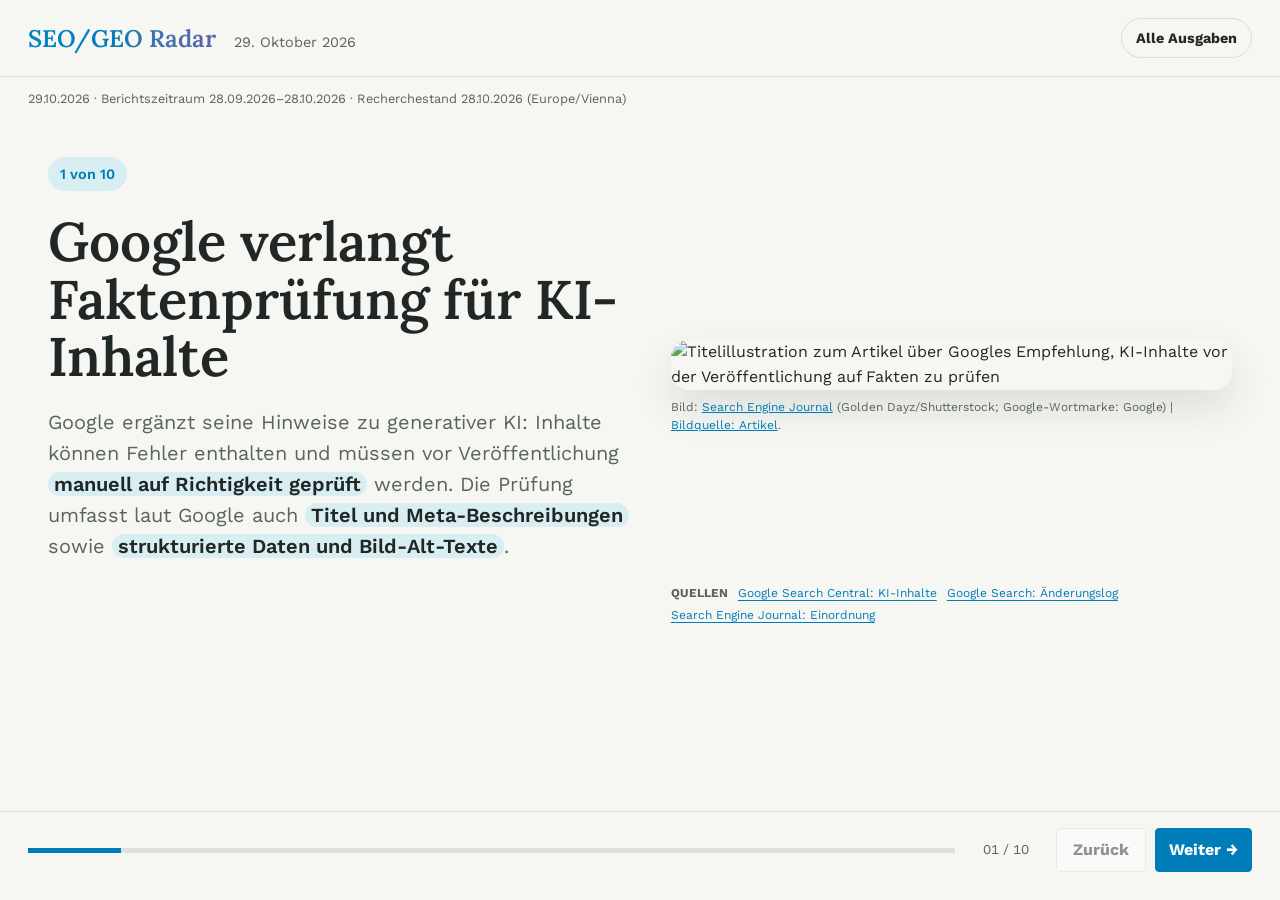
==== commit 4bcb488b: "Adopt minimal decks, team research prompt, and gated publishing" ====
--- a/editions/2026-10-29/index.html
+++ b/editions/2026-10-29/index.html
@@ -1,615 +1,465 @@
-<!doctype html>
+<!DOCTYPE html>
 <html lang="de">
-  <head>
-    <meta charset="utf-8" />
-    <meta name="viewport" content="width=device-width, initial-scale=1" />
-    <meta
-      name="description"
-      content="Zehn geprüfte Entwicklungen zu SEO, GEO, Google Search, AI Overviews und KI-Werbung aus dem Berichtszeitraum 28. September bis 28. Oktober 2026."
-    />
-    <meta name="theme-color" content="#f6f7f2" />
-    <title>SEO/GEO Radar – 29. Oktober 2026 | SEO/GEO Radar</title>
-    <link rel="stylesheet" href="../../src/styles.css" />
-  </head>
-  <body class="deck-page">
-    <a class="skip-link" href="#folien">Zu den Folien springen</a>
-    <div class="deck-shell">
-      <header class="site-header">
-        <a
-          class="wordmark"
-          href="../../index.html"
-          aria-label="SEO/GEO Radar, Startseite"
-        >
-          <span class="wordmark__top">SEO/GEO</span
-          ><span class="wordmark__bottom">RADAR</span>
-        </a>
-        <nav class="site-nav" aria-label="Hauptnavigation">
-          <a href="../../index.html#aktuelle-ausgabe">Aktuelle Ausgabe</a>
-          <a href="../../index.html#archiv">Archiv</a>
-          <a
-            class="repo-link"
-            href="https://github.com/7amdmad/seo-geo-radar"
-            target="_blank"
-            rel="noopener noreferrer"
-            >GitHub</a
-          >
-        </nav>
-      </header>
-      <main class="deck" aria-label="SEO/GEO Radar – 29. Oktober 2026">
-        <div class="deck__edition">
-          <a class="back-link" href="../../index.html#archiv"
-            >← Alle Ausgaben</a
-          >
-          <div class="deck__meta">
-            29.10.2026 <span>·</span> Berichtszeitraum 28.09.2026–28.10.2026
-            <span>·</span> Recherchestand 28.10.2026 (Europe/Vienna)
-          </div>
+    <head>
+        <meta charset="utf-8" />
+        <meta name="viewport" content="width=device-width, initial-scale=1" />
+        <meta name="description"
+              content="Zehn geprüfte Entwicklungen zu SEO, GEO, Google Search, AI Overviews und KI-Werbung aus dem Berichtszeitraum 28. September bis 28. Oktober 2026." />
+        <meta name="theme-color" content="#f6f7f2" />
+        <title>SEO/GEO Radar – 29. Oktober 2026 | SEO/GEO Radar</title>
+        <link rel="preconnect" href="https://fonts.googleapis.com" />
+        <link rel="preconnect" href="https://fonts.gstatic.com" crossorigin />
+        <link href="https://fonts.googleapis.com/css2?family=Lora:wght@400;600&family=Work+Sans:wght@400;600&display=swap"
+              rel="stylesheet" />
+        <link rel="stylesheet" href="../../src/styles.css" />
+    </head>
+    <body class="deck-page">
+        <a class="skip-link" href="#folien">Zu den Folien springen</a>
+        <div class="deck-shell">
+            <header class="deck__header">
+                <h1 class="deck__title">
+                    <a class="brand-name"
+                       href="../../index.html"
+                       aria-label="SEO/GEO Radar, Startseite">SEO/GEO Radar</a>
+                    <span class="deck__date">29. Oktober 2026</span>
+                </h1>
+                <a class="back-link" href="../../index.html#archiv">Alle Ausgaben</a>
+            </header>
+            <main class="deck" aria-label="SEO/GEO Radar – 29. Oktober 2026">
+                <div class="deck__edition">
+                    <div class="deck__meta">
+                        29.10.2026 <span>·</span> Berichtszeitraum 28.09.2026–28.10.2026
+                        <span>·</span> Recherchestand 28.10.2026 (Europe/Vienna)
+                    </div>
+                </div>
+                <div class="deck__live"
+                     aria-live="polite"
+                     aria-atomic="true"
+                     role="status"></div>
+                <div class="slides" id="folien" data-slide-count="10" aria-label="Folien">
+                    <section class="slide" aria-labelledby="story-ai-content-factcheck">
+                        <div class="slide__copy">
+                            <span class="slide__accent">1 von 10</span>
+                            <h2 class="slide__title"
+                                id="story-ai-content-factcheck">Google verlangt Faktenprüfung für KI-Inhalte</h2>
+                            <p class="slide__body">
+                                Google ergänzt seine Hinweise zu generativer KI: Inhalte können
+                                Fehler enthalten und müssen vor Veröffentlichung
+                                <strong>manuell auf Richtigkeit geprüft</strong> werden. Die
+                                Prüfung umfasst laut Google auch
+                                <strong>Titel und Meta-Beschreibungen</strong> sowie
+                                <strong>strukturierte Daten und Bild-Alt-Texte</strong>.
+                            </p>
+                            <div class="slide__sources">
+                                <span>Quellen</span>
+                                <a href="https://developers.google.com/search/docs/fundamentals/using-gen-ai-content"
+                                   target="_blank"
+                                   rel="noopener noreferrer">Google Search Central: KI-Inhalte<span class="visually-hidden"> (öffnet in neuem Tab)</span></a>
+                                <a href="https://developers.google.com/search/updates"
+                                   target="_blank"
+                                   rel="noopener noreferrer">Google Search: Änderungslog<span class="visually-hidden"> (öffnet in neuem Tab)</span></a>
+                                <a href="https://www.searchenginejournal.com/google-fact-check-ai-content-before-publishing/591782/"
+                                   target="_blank"
+                                   rel="noopener noreferrer">Search Engine Journal: Einordnung<span class="visually-hidden"> (öffnet in neuem Tab)</span></a>
+                            </div>
+                        </div>
+                        <figure class="slide__media">
+                            <img src="https://cdn.searchenginejournal.com/wp-content/uploads/2026/10/google-factcheck-featured-1600x840-1-760x400.jpg"
+                                 alt="Titelillustration zum Artikel über Googles Empfehlung, KI-Inhalte vor der Veröffentlichung auf Fakten zu prüfen"
+                                 loading="lazy" />
+                            <figcaption>
+                                Bild:
+                                <a href="https://cdn.searchenginejournal.com/wp-content/uploads/2026/10/google-factcheck-featured-1600x840-1-760x400.jpg"
+                                   target="_blank"
+                                   rel="noopener noreferrer">Search Engine Journal</a>
+                                (Golden Dayz/Shutterstock; Google-Wortmarke: Google) |
+                                <a href="https://www.searchenginejournal.com/google-fact-check-ai-content-before-publishing/591782/"
+                                   target="_blank"
+                                   rel="noopener noreferrer">Bildquelle: Artikel</a>.
+                            </figcaption>
+                        </figure>
+                    </section>
+                    <section class="slide" aria-labelledby="story-ugc-fresh-data">
+                        <div class="slide__copy">
+                            <span class="slide__accent">2 von 10</span>
+                            <h2 class="slide__title"
+                                id="story-ugc-fresh-data">Google öffnet ein Fresh-Data-Programm für UGC</h2>
+                            <p class="slide__body">
+                                Google beschreibt eine spezielle Pipeline, über die zugelassene
+                                Plattformen
+                                <strong>frische öffentliche Beiträge und Interaktionsdaten</strong>
+                                für Search einreichen können. Voraussetzungen sind stabile URLs,
+                                ein großer UGC-Bestand und Moderation;
+                                <strong>die Bewerbung garantiert keine Teilnahme</strong>.
+                            </p>
+                            <div class="slide__sources">
+                                <span>Quellen</span>
+                                <a href="https://developers.google.com/search/docs/appearance/ugc-fresh-data-program"
+                                   target="_blank"
+                                   rel="noopener noreferrer">Google Search Central: UGC Fresh Data<span class="visually-hidden"> (öffnet in neuem Tab)</span></a>
+                                <a href="https://developers.google.com/search/updates"
+                                   target="_blank"
+                                   rel="noopener noreferrer">Google Search: Änderungslog<span class="visually-hidden"> (öffnet in neuem Tab)</span></a>
+                            </div>
+                        </div>
+                        <figure class="slide__media">
+                            <img src="https://developers.google.com/static/search/images/home-social-share-lockup.jpg"
+                                 alt="Google Search Central: allgemeine Grafik der Dokumentation zum UGC Fresh Data Program"
+                                 loading="lazy" />
+                            <figcaption>
+                                Bild:
+                                <a href="https://developers.google.com/static/search/images/home-social-share-lockup.jpg"
+                                   target="_blank"
+                                   rel="noopener noreferrer">developers.google.com</a>
+                                (Google; allgemeine Dokumentationsgrafik) |
+                                <a href="https://developers.google.com/search/docs/appearance/ugc-fresh-data-program"
+                                   target="_blank"
+                                   rel="noopener noreferrer">Bildquelle: Dokumentation</a>.
+                            </figcaption>
+                        </figure>
+                    </section>
+                    <section class="slide" aria-labelledby="story-geo-citations">
+                        <div class="slide__copy">
+                            <span class="slide__accent">3 von 10</span>
+                            <h2 class="slide__title"
+                                id="story-geo-citations">GEO-Zitate hängen stärker an Retrieval als an Checklisten</h2>
+                            <p class="slide__body">
+                                Ein noch nicht peer-reviewtes arXiv-Paper analysiert
+                                <strong>158.099 Antworten aus zwei Märkten</strong>: Seiten mit
+                                Titeln und Absätzen, die zu Suchfragen passen, erhielten mehr
+                                Zitate.
+                                <strong>FAQ-Blöcke und Schema-Markup zeigten innerhalb derselben
+                                    Website keinen robusten Vorteil</strong>; die Datensätze sind US-dominiert und nicht repräsentativ für
+                                DACH.
+                            </p>
+                            <div class="slide__sources">
+                                <span>Quellen</span>
+                                <a href="https://arxiv.org/abs/2610.15033"
+                                   target="_blank"
+                                   rel="noopener noreferrer">arXiv: What Drives AI Citations?<span class="visually-hidden"> (öffnet in neuem Tab)</span></a>
+                                <a href="https://arxiv.org/html/2610.15033v1"
+                                   target="_blank"
+                                   rel="noopener noreferrer">Volltext und Methodik<span class="visually-hidden"> (öffnet in neuem Tab)</span></a>
+                            </div>
+                        </div>
+                        <figure class="slide__media">
+                            <img src="https://arxiv.org/html/2610.15033v1/figures/r08_before_after.png"
+                                 alt="Abbildung 1 vergleicht GEO-Empfehlungen zwischen Websites und innerhalb derselben Website; die gemessenen Effekte schrumpfen im Within-Site-Vergleich deutlich."
+                                 loading="lazy" />
+                            <figcaption>
+                                Abbildung 1: Mahe Chen und Nick Koudas,
+                                <a href="https://arxiv.org/html/2610.15033v1/figures/r08_before_after.png"
+                                   target="_blank"
+                                   rel="noopener noreferrer">Bilddatei<span class="visually-hidden"> (öffnet in neuem Tab)</span></a>, „What Drives AI Citations?“, arXiv:2610.15033v1.
+                                <a href="https://creativecommons.org/licenses/by/4.0/"
+                                   target="_blank"
+                                   rel="noopener noreferrer">CC BY 4.0<span class="visually-hidden"> (Lizenzdetails, öffnet in neuem Tab)</span></a>.
+                            </figcaption>
+                        </figure>
+                    </section>
+                    <section class="slide" aria-labelledby="story-mit-geo-audit">
+                        <div class="slide__copy">
+                            <span class="slide__accent">4 von 10</span>
+                            <h2 class="slide__title"
+                                id="story-mit-geo-audit">GEO muss Sichtbarkeit und Markenkorrektheit messen</h2>
+                            <p class="slide__body">
+                                MIT Sloan berichtet aus
+                                <strong>15 Interviews mit Marketing- und
+                                Digitalverantwortlichen</strong>
+                                sowie einem Fall aus dem Finanzsektor: ChatGPT empfahl eine
+                                Marke, gab aber unter anderem
+                                <strong>falsche Produkt- und Gebührenangaben</strong> wieder.
+                                Die qualitative Untersuchung ist nicht repräsentativ, zeigt
+                                aber, warum Erwähnungen allein keine ausreichende GEO-Kennzahl
+                                sind.
+                            </p>
+                            <div class="slide__sources">
+                                <span>Quelle</span>
+                                <a href="https://sloanreview.mit.edu/article/the-new-rules-of-brand-visibility-in-ai-search/"
+                                   target="_blank"
+                                   rel="noopener noreferrer">MIT Sloan Management Review: Brand Visibility in AI
+                                Search<span class="visually-hidden"> (öffnet in neuem Tab)</span></a>
+                            </div>
+                        </div>
+                        <figure class="slide__media">
+                            <img src="https://sloanreview.mit.edu/wp-content/uploads/2026/09/VanOsch_GEO-1290x860-1-764x509.jpg"
+                                 alt="Illustration von Alice Mollon zum MIT-Sloan-Artikel über Markensichtbarkeit in der KI-Suche"
+                                 loading="lazy" />
+                            <figcaption>
+                                Bild:
+                                <a href="https://sloanreview.mit.edu/wp-content/uploads/2026/09/VanOsch_GEO-1290x860-1-764x509.jpg"
+                                   target="_blank"
+                                   rel="noopener noreferrer">MIT Sloan Management Review</a>
+                                (Alice Mollon/Ikon Images) |
+                                <a href="https://sloanreview.mit.edu/article/the-new-rules-of-brand-visibility-in-ai-search/"
+                                   target="_blank"
+                                   rel="noopener noreferrer">Bildquelle: Artikel</a>.
+                            </figcaption>
+                        </figure>
+                    </section>
+                    <section class="slide" aria-labelledby="story-personal-intelligence-ads">
+                        <div class="slide__copy">
+                            <span class="slide__accent">5 von 10</span>
+                            <h2 class="slide__title" id="story-personal-intelligence-ads">
+                                Google erlaubt Opt-in-Kontext für personalisierte Werbung
+                            </h2>
+                            <p class="slide__body">
+                                Googles am 16. Oktober wirksame Richtlinie sagt: Wenn Nutzer
+                                Inhalte aus Gmail, Photos oder Drive mit Suchdiensten verbinden,
+                                können daraus abgeleitete Informationen
+                                <strong>personalisierte Inhalte einschließlich Anzeigen
+                                    beeinflussen</strong>. Das bleibt
+                                <strong>Opt-in; Werbetreibende erhalten keinen Zugriff auf
+                                    Postfächer</strong>, und ein DACH-Rollout des beschriebenen AI-Mode-Ads-Tests ist
+                                nicht bestätigt.
+                            </p>
+                            <div class="slide__sources">
+                                <span>Quellen</span>
+                                <a href="https://policies.google.com/privacy?hl=en"
+                                   target="_blank"
+                                   rel="noopener noreferrer">Google Privacy Policy (wirksam 16.10.)<span class="visually-hidden"> (öffnet in neuem Tab)</span></a>
+                                <a href="https://support.google.com/websearch/answer/16859283?hl=en"
+                                   target="_blank"
+                                   rel="noopener noreferrer">Google Search Help: Verbundene Apps<span class="visually-hidden"> (öffnet in neuem Tab)</span></a>
+                                <a href="https://www.searchenginejournal.com/google-privacy-policy-connected-apps-ai-mode-ads/594546/"
+                                   target="_blank"
+                                   rel="noopener noreferrer">Search Engine Journal: Werbetest und Grenzen<span class="visually-hidden"> (öffnet in neuem Tab)</span></a>
+                            </div>
+                        </div>
+                        <figure class="slide__media">
+                            <img src="https://cdn.searchenginejournal.com/wp-content/uploads/2026/10/connected-app-data-shapes-ai-mode-ads-361.png"
+                                 alt="Screenshot aus dem Artikel über verbundene Google-Apps und die Personalisierung von AI-Mode-Anzeigen"
+                                 loading="lazy" />
+                            <figcaption>
+                                Bild:
+                                <a href="https://cdn.searchenginejournal.com/wp-content/uploads/2026/10/connected-app-data-shapes-ai-mode-ads-361.png"
+                                   target="_blank"
+                                   rel="noopener noreferrer">Search Engine Journal</a>
+                                (Google; Screenshot via Search Engine Journal) |
+                                <a href="https://www.searchenginejournal.com/google-privacy-policy-connected-apps-ai-mode-ads/594546/"
+                                   target="_blank"
+                                   rel="noopener noreferrer">Bildquelle: Artikel</a>.
+                            </figcaption>
+                        </figure>
+                    </section>
+                    <section class="slide" aria-labelledby="story-url-hyphens">
+                        <div class="slide__copy">
+                            <span class="slide__accent">6 von 10</span>
+                            <h2 class="slide__title"
+                                id="story-url-hyphens">Google bekräftigt Bindestriche statt Unterstriche in URLs</h2>
+                            <p class="slide__body">
+                                Google Search Central hat seine URL-Hinweise präzisiert:
+                                <strong>Bindestriche trennen Wörter</strong> für Menschen und
+                                Suchsysteme klarer als Unterstriche. Das ist eine
+                                <strong>Klarstellung bestehender Best Practice, kein neuer
+                                    Rankingfaktor</strong>; bestehende URLs sollte man nicht ohne Migrationsgrund ändern.
+                            </p>
+                            <div class="slide__sources">
+                                <span>Quellen</span>
+                                <a href="https://developers.google.com/search/docs/crawling-indexing/url-structure"
+                                   target="_blank"
+                                   rel="noopener noreferrer">Google Search Central: URL-Struktur<span class="visually-hidden"> (öffnet in neuem Tab)</span></a>
+                                <a href="https://developers.google.com/search/updates"
+                                   target="_blank"
+                                   rel="noopener noreferrer">Google Search: Änderungslog<span class="visually-hidden"> (öffnet in neuem Tab)</span></a>
+                            </div>
+                        </div>
+                        <figure class="slide__media">
+                            <img src="https://developers.google.com/static/search/images/home-social-share-lockup.jpg"
+                                 alt="Google Search Central: allgemeine Grafik der Dokumentation zu URL-Strukturen"
+                                 loading="lazy" />
+                            <figcaption>
+                                Bild:
+                                <a href="https://developers.google.com/static/search/images/home-social-share-lockup.jpg"
+                                   target="_blank"
+                                   rel="noopener noreferrer">developers.google.com</a>
+                                (Google; allgemeine Dokumentationsgrafik) |
+                                <a href="https://developers.google.com/search/docs/crawling-indexing/url-structure"
+                                   target="_blank"
+                                   rel="noopener noreferrer">Bildquelle: Dokumentation</a>.
+                            </figcaption>
+                        </figure>
+                    </section>
+                    <section class="slide" aria-labelledby="story-commercial-ai-overviews">
+                        <div class="slide__copy">
+                            <span class="slide__accent">7 von 10</span>
+                            <h2 class="slide__title"
+                                id="story-commercial-ai-overviews">AI Overviews wachsen in kommerziellen Suchmustern</h2>
+                            <p class="slide__body">
+                                Semrush fand AI Overviews für
+                                <strong>88 % eines festen Panels aus 400 US-Desktop-Keywords</strong>
+                                mit kommerziellen Zusätzen im August 2026, gegenüber 45,75 % zu
+                                Studienbeginn. Das ist
+                                <strong>kein Wert für alle Google-Suchen oder den DACH-Markt</strong>; für Marken sind Preis-, Vergleichs- und Review-Antworten
+                                dennoch wichtige Beobachtungsfelder.
+                            </p>
+                            <div class="slide__sources">
+                                <span>Originalstudie</span>
+                                <a href="https://www.semrush.com/blog/ai-overviews-commercial-modifiers-study/"
+                                   target="_blank"
+                                   rel="noopener noreferrer">Semrush: Commercial Search Modifiers<span class="visually-hidden"> (öffnet in neuem Tab)</span></a>
+                            </div>
+                        </div>
+                        <figure class="slide__media">
+                            <img src="https://static.semrush.com/blog/uploads/media/5c/1d/5c1d42318fb61dfa2972a56d4ba054a3/0b7b157498411bb3028bf4d4efe49dd7/image.png"
+                                 alt="Grafik aus der Semrush-Studie zu AI Overviews bei Suchanfragen mit kommerziellen Zusätzen"
+                                 loading="lazy" />
+                            <figcaption>
+                                Bild:
+                                <a href="https://static.semrush.com/blog/uploads/media/5c/1d/5c1d42318fb61dfa2972a56d4ba054a3/0b7b157498411bb3028bf4d4efe49dd7/image.png"
+                                   target="_blank"
+                                   rel="noopener noreferrer">static.semrush.com</a>
+                                (Semrush) |
+                                <a href="https://www.semrush.com/blog/ai-overviews-commercial-modifiers-study/"
+                                   target="_blank"
+                                   rel="noopener noreferrer">Bildquelle: Originalstudie</a>.
+                            </figcaption>
+                        </figure>
+                    </section>
+                    <section class="slide" aria-labelledby="story-ugc-indexing-guidance">
+                        <div class="slide__copy">
+                            <span class="slide__accent">8 von 10</span>
+                            <h2 class="slide__title"
+                                id="story-ugc-indexing-guidance">Google: Nur für die Suche gedachte Seiten indexieren</h2>
+                            <p class="slide__body">
+                                Google ergänzt seine Spam-Hinweise für Plattformen mit geteilten
+                                Seiten, generierten Inhalten oder Web-Tools:
+                                <strong>Direktlink- und Nutzseiten sollen nicht automatisch in Search
+                                    landen</strong>. Betreiber sollen Indexierung und plötzliche URL-Zuwächse
+                                überwachen; die Empfehlung ist
+                                <strong>keine neue manuelle Strafe</strong>.
+                            </p>
+                            <div class="slide__sources">
+                                <span>Quellen</span>
+                                <a href="https://developers.google.com/search/docs/monitor-debug/prevent-abuse"
+                                   target="_blank"
+                                   rel="noopener noreferrer">Google Search Central: UGC-Spam-Schutz<span class="visually-hidden"> (öffnet in neuem Tab)</span></a>
+                                <a href="https://developers.google.com/search/updates"
+                                   target="_blank"
+                                   rel="noopener noreferrer">Google Search: Änderungslog<span class="visually-hidden"> (öffnet in neuem Tab)</span></a>
+                                <a href="https://www.seroundtable.com/google-user-generated-spam-guidance-tools-42378.html"
+                                   target="_blank"
+                                   rel="noopener noreferrer">Search Engine Roundtable: Einordnung<span class="visually-hidden"> (öffnet in neuem Tab)</span></a>
+                            </div>
+                        </div>
+                        <figure class="slide__media">
+                            <img src="https://images.seroundtable.com/diff-m3We5265.png"
+                                 alt="Dokumentationsvergleich aus dem Artikel über Googles ergänzte Hinweise zum Schutz vor UGC-Spam"
+                                 loading="lazy" />
+                            <figcaption>
+                                Bild:
+                                <a href="https://images.seroundtable.com/diff-m3We5265.png"
+                                   target="_blank"
+                                   rel="noopener noreferrer">images.seroundtable.com</a>
+                                (Google-Dokumentation; Vergleich via Search Engine Roundtable) |
+                                <a href="https://www.seroundtable.com/google-user-generated-spam-guidance-tools-42378.html"
+                                   target="_blank"
+                                   rel="noopener noreferrer">Bildquelle: Artikel</a>.
+                            </figcaption>
+                        </figure>
+                    </section>
+                    <section class="slide" aria-labelledby="story-review-summaries">
+                        <div class="slide__copy">
+                            <span class="slide__accent">9 von 10</span>
+                            <h2 class="slide__title"
+                                id="story-review-summaries">Google Ads erklärt KI-Zusammenfassungen von Reviews</h2>
+                            <p class="slide__body">
+                                Google Ads dokumentiert nun
+                                <strong>automatisch erzeugte, positive
+                                Review-Zusammenfassungen</strong>
+                                in Suchanzeigen; Werbetreibende können deren Text nicht selbst
+                                bearbeiten. Die Hilfeseite nennt
+                                <strong>US, Australien, UK und Indien auf Englisch</strong> –
+                                eine DACH-Verfügbarkeit ist nicht angegeben.
+                            </p>
+                            <div class="slide__sources">
+                                <span>Quellen</span>
+                                <a href="https://support.google.com/google-ads/answer/18760807?hl=en"
+                                   target="_blank"
+                                   rel="noopener noreferrer">Google Ads Help: Review summaries<span class="visually-hidden"> (öffnet in neuem Tab)</span></a>
+                                <a href="https://www.seroundtable.com/google-ads-ai-review-summaries-doc-42370.html"
+                                   target="_blank"
+                                   rel="noopener noreferrer">Search Engine Roundtable: Dokumentation<span class="visually-hidden"> (öffnet in neuem Tab)</span></a>
+                            </div>
+                        </div>
+                        <figure class="slide__media">
+                            <img src="https://images.seroundtable.com/about-review-summaries-google-ads-doc-e2TxDyQY.png"
+                                 alt="Screenshot der Google-Ads-Hilfeseite zu automatisch erstellten Review-Zusammenfassungen"
+                                 loading="lazy" />
+                            <figcaption>
+                                Bild:
+                                <a href="https://images.seroundtable.com/about-review-summaries-google-ads-doc-e2TxDyQY.png"
+                                   target="_blank"
+                                   rel="noopener noreferrer">images.seroundtable.com</a>
+                                (Google; Screenshot via Search Engine Roundtable) |
+                                <a href="https://www.seroundtable.com/google-ads-ai-review-summaries-doc-42370.html"
+                                   target="_blank"
+                                   rel="noopener noreferrer">Bildquelle: Artikel</a>.
+                            </figcaption>
+                        </figure>
+                    </section>
+                    <section class="slide" aria-labelledby="story-404-guidance">
+                        <div class="slide__copy">
+                            <span class="slide__accent">10 von 10</span>
+                            <h2 class="slide__title"
+                                id="story-404-guidance">Google: Normale 404-Fehler verbrauchen kein Crawl-Budget</h2>
+                            <p class="slide__body">
+                                In einer Google-Videoepisode erklärt Gary Illyes, dass normale
+                                <strong>404-Antworten keine siteweite Strafe auslösen</strong>
+                                und kein Crawl-Budget aufbrauchen. Leitet nur auf einen
+                                <strong>inhaltlich passenden Ersatz</strong> weiter; sonst
+                                <strong>404 oder 410 belassen</strong> und eine hilfreiche
+                                Fehlerseite anbieten.
+                            </p>
+                            <div class="slide__sources">
+                                <span>Quelle mit Transkript</span>
+                                <a href="https://www.seroundtable.com/google-404-errors-42405.html"
+                                   target="_blank"
+                                   rel="noopener noreferrer">Search Engine Roundtable: Googles 404-Erklärung<span class="visually-hidden"> (öffnet in neuem Tab)</span></a>
+                            </div>
+                        </div>
+                        <figure class="slide__media">
+                            <img src="https://images.seroundtable.com/gary-cherry-google-halloween-404-I1njQHyV.jpg"
+                                 alt="Titelbild des Search-Engine-Roundtable-Artikels zu Googles Erklärung von 404-Fehlern"
+                                 loading="lazy" />
+                            <figcaption>
+                                Bild:
+                                <a href="https://images.seroundtable.com/gary-cherry-google-halloween-404-I1njQHyV.jpg"
+                                   target="_blank"
+                                   rel="noopener noreferrer">images.seroundtable.com</a>
+                                (Search Engine Roundtable; Artikelmontage) |
+                                <a href="https://www.seroundtable.com/google-404-errors-42405.html"
+                                   target="_blank"
+                                   rel="noopener noreferrer">Bildquelle: Artikel</a>.
+                            </figcaption>
+                        </figure>
+                    </section>
+                </div>
+                <footer class="deck__footer">
+                    <div class="deck__progress"
+                         role="progressbar"
+                         aria-label="Fortschritt"
+                         aria-valuemin="1"
+                         aria-valuemax="10"
+                         aria-valuenow="1">
+                        <span aria-hidden="true">&nbsp;</span>
+                    </div>
+                    <div class="deck__controls">
+                        <span class="deck__counter" aria-live="off">01 / 10</span>
+                        <button type="button"
+                                class="deck__button"
+                                data-action="prev"
+                                aria-label="Vorherige Folie">Zurück</button>
+                        <button type="button"
+                                class="deck__button deck__button--next"
+                                data-action="next"
+                                aria-label="Nächste Folie">
+                            Weiter <span aria-hidden="true">→</span>
+                        </button>
+                    </div>
+                </footer>
+            </main>
         </div>
-        <div
-          class="deck__live"
-          aria-live="polite"
-          aria-atomic="true"
-          role="status"
-        ></div>
-        <div
-          class="slides"
-          id="folien"
-          data-slide-count="10"
-          aria-label="Folien"
-        >
-          <section class="slide" aria-labelledby="story-ai-content-factcheck">
-            <div class="slide__copy">
-              <p class="slide__category">Content Governance</p>
-              <p class="slide__count">
-                01 <span>/</span> 10 <span>·</span> Aktualisierung 01.10.2026
-              </p>
-              <h2 class="slide__title" id="story-ai-content-factcheck">
-                Google verlangt Faktenprüfung für KI-Inhalte
-              </h2>
-              <p class="slide__body">
-                Google ergänzt seine Hinweise zu generativer KI: Inhalte können
-                Fehler enthalten und müssen vor Veröffentlichung
-                <strong>manuell auf Richtigkeit geprüft</strong> werden. Die
-                Prüfung umfasst laut Google auch
-                <strong>Titel und Meta-Beschreibungen</strong> sowie
-                <strong>strukturierte Daten und Bild-Alt-Texte</strong>.
-              </p>
-              <div class="slide__sources">
-                <span>Quellen</span>
-                <a
-                  href="https://developers.google.com/search/docs/fundamentals/using-gen-ai-content"
-                  target="_blank"
-                  rel="noopener noreferrer"
-                  >Google Search Central: KI-Inhalte<span
-                    class="visually-hidden"
-                  >
-                    (öffnet in neuem Tab)</span
-                  ></a
-                >
-                <a
-                  href="https://developers.google.com/search/updates"
-                  target="_blank"
-                  rel="noopener noreferrer"
-                  >Google Search: Änderungslog<span class="visually-hidden">
-                    (öffnet in neuem Tab)</span
-                  ></a
-                >
-                <a
-                  href="https://www.searchenginejournal.com/google-fact-check-ai-content-before-publishing/591782/"
-                  target="_blank"
-                  rel="noopener noreferrer"
-                  >Search Engine Journal: Einordnung<span
-                    class="visually-hidden"
-                  >
-                    (öffnet in neuem Tab)</span
-                  ></a
-                >
-              </div>
-            </div>
-            <figure class="slide__media">
-              <img src="https://cdn.searchenginejournal.com/wp-content/uploads/2026/10/google-factcheck-featured-1600x840-1-760x400.jpg" alt="Titelillustration zum Artikel über Googles Empfehlung, KI-Inhalte vor der Veröffentlichung auf Fakten zu prüfen" loading="lazy" />
-              <figcaption>
-                Bild: <a href="https://cdn.searchenginejournal.com/wp-content/uploads/2026/10/google-factcheck-featured-1600x840-1-760x400.jpg" target="_blank" rel="noopener noreferrer">Search Engine Journal</a> (Golden Dayz/Shutterstock; Google-Wortmarke: Google) | <a href="https://www.searchenginejournal.com/google-fact-check-ai-content-before-publishing/591782/" target="_blank" rel="noopener noreferrer">Bildquelle: Artikel</a>.
-              </figcaption>
-            </figure>
-          </section>
-          <section class="slide" aria-labelledby="story-ugc-fresh-data">
-            <div class="slide__copy">
-              <p class="slide__category">Content Plattformen</p>
-              <p class="slide__count">
-                02 <span>/</span> 10 <span>·</span> Dokumentation 08.10.2026
-              </p>
-              <h2 class="slide__title" id="story-ugc-fresh-data">
-                Google öffnet ein Fresh-Data-Programm für UGC
-              </h2>
-              <p class="slide__body">
-                Google beschreibt eine spezielle Pipeline, über die zugelassene
-                Plattformen
-                <strong
-                  >frische öffentliche Beiträge und Interaktionsdaten</strong
-                >
-                für Search einreichen können. Voraussetzungen sind stabile URLs,
-                ein großer UGC-Bestand und Moderation;
-                <strong>die Bewerbung garantiert keine Teilnahme</strong>.
-              </p>
-              <div class="slide__sources">
-                <span>Quellen</span>
-                <a
-                  href="https://developers.google.com/search/docs/appearance/ugc-fresh-data-program"
-                  target="_blank"
-                  rel="noopener noreferrer"
-                  >Google Search Central: UGC Fresh Data<span
-                    class="visually-hidden"
-                  >
-                    (öffnet in neuem Tab)</span
-                  ></a
-                >
-                <a
-                  href="https://developers.google.com/search/updates"
-                  target="_blank"
-                  rel="noopener noreferrer"
-                  >Google Search: Änderungslog<span class="visually-hidden">
-                    (öffnet in neuem Tab)</span
-                  ></a
-                >
-              </div>
-            </div>
-            <figure class="slide__media">
-              <img src="https://developers.google.com/static/search/images/home-social-share-lockup.jpg" alt="Google Search Central: allgemeine Grafik der Dokumentation zum UGC Fresh Data Program" loading="lazy" />
-              <figcaption>
-                Bild: <a href="https://developers.google.com/static/search/images/home-social-share-lockup.jpg" target="_blank" rel="noopener noreferrer">developers.google.com</a> (Google; allgemeine Dokumentationsgrafik) | <a href="https://developers.google.com/search/docs/appearance/ugc-fresh-data-program" target="_blank" rel="noopener noreferrer">Bildquelle: Dokumentation</a>.
-              </figcaption>
-            </figure>
-          </section>
-          <section class="slide" aria-labelledby="story-geo-citations">
-            <div class="slide__copy">
-              <p class="slide__category">GEO Forschung</p>
-              <p class="slide__count">
-                03 <span>/</span> 10 <span>·</span> Preprint 10.10.2026
-              </p>
-              <h2 class="slide__title" id="story-geo-citations">
-                GEO-Zitate hängen stärker an Retrieval als an Checklisten
-              </h2>
-              <p class="slide__body">
-                Ein noch nicht peer-reviewtes arXiv-Paper analysiert
-                <strong>158.099 Antworten aus zwei Märkten</strong>: Seiten mit
-                Titeln und Absätzen, die zu Suchfragen passen, erhielten mehr
-                Zitate.
-                <strong
-                  >FAQ-Blöcke und Schema-Markup zeigten innerhalb derselben
-                  Website keinen robusten Vorteil</strong
-                >; die Datensätze sind US-dominiert und nicht repräsentativ für
-                DACH.
-              </p>
-              <div class="slide__sources">
-                <span>Quellen</span>
-                <a
-                  href="https://arxiv.org/abs/2610.15033"
-                  target="_blank"
-                  rel="noopener noreferrer"
-                  >arXiv: What Drives AI Citations?<span
-                    class="visually-hidden"
-                  >
-                    (öffnet in neuem Tab)</span
-                  ></a
-                >
-                <a
-                  href="https://arxiv.org/html/2610.15033v1"
-                  target="_blank"
-                  rel="noopener noreferrer"
-                  >Volltext und Methodik<span class="visually-hidden">
-                    (öffnet in neuem Tab)</span
-                  ></a
-                >
-              </div>
-            </div>
-            <figure class="slide__media">
-              <img
-                src="https://arxiv.org/html/2610.15033v1/figures/r08_before_after.png"
-                alt="Abbildung 1 vergleicht GEO-Empfehlungen zwischen Websites und innerhalb derselben Website; die gemessenen Effekte schrumpfen im Within-Site-Vergleich deutlich."
-                loading="lazy"
-              />
-              <figcaption>
-                Abbildung 1: Mahe Chen und Nick Koudas, <a href="https://arxiv.org/html/2610.15033v1/figures/r08_before_after.png" target="_blank" rel="noopener noreferrer">Bilddatei<span class="visually-hidden"> (öffnet in neuem Tab)</span></a>, „What Drives AI Citations?“, arXiv:2610.15033v1.
-                <a href="https://creativecommons.org/licenses/by/4.0/" target="_blank" rel="noopener noreferrer">CC BY 4.0<span class="visually-hidden"> (Lizenzdetails, öffnet in neuem Tab)</span></a>.
-              </figcaption>
-            </figure>
-          </section>
-          <section class="slide" aria-labelledby="story-mit-geo-audit">
-            <div class="slide__copy">
-              <p class="slide__category">Markenwahrnehmung</p>
-              <p class="slide__count">
-                04 <span>/</span> 10 <span>·</span> Studie 13.10.2026
-              </p>
-              <h2 class="slide__title" id="story-mit-geo-audit">
-                GEO muss Sichtbarkeit und Markenkorrektheit messen
-              </h2>
-              <p class="slide__body">
-                MIT Sloan berichtet aus
-                <strong
-                  >15 Interviews mit Marketing- und
-                  Digitalverantwortlichen</strong
-                >
-                sowie einem Fall aus dem Finanzsektor: ChatGPT empfahl eine
-                Marke, gab aber unter anderem
-                <strong>falsche Produkt- und Gebührenangaben</strong> wieder.
-                Die qualitative Untersuchung ist nicht repräsentativ, zeigt
-                aber, warum Erwähnungen allein keine ausreichende GEO-Kennzahl
-                sind.
-              </p>
-              <div class="slide__sources">
-                <span>Quelle</span>
-                <a
-                  href="https://sloanreview.mit.edu/article/the-new-rules-of-brand-visibility-in-ai-search/"
-                  target="_blank"
-                  rel="noopener noreferrer"
-                  >MIT Sloan Management Review: Brand Visibility in AI
-                  Search<span class="visually-hidden">
-                    (öffnet in neuem Tab)</span
-                  ></a
-                >
-              </div>
-            </div>
-            <figure class="slide__media">
-              <img src="https://sloanreview.mit.edu/wp-content/uploads/2026/09/VanOsch_GEO-1290x860-1-764x509.jpg" alt="Illustration von Alice Mollon zum MIT-Sloan-Artikel über Markensichtbarkeit in der KI-Suche" loading="lazy" />
-              <figcaption>
-                Bild: <a href="https://sloanreview.mit.edu/wp-content/uploads/2026/09/VanOsch_GEO-1290x860-1-764x509.jpg" target="_blank" rel="noopener noreferrer">MIT Sloan Management Review</a> (Alice Mollon/Ikon Images) | <a href="https://sloanreview.mit.edu/article/the-new-rules-of-brand-visibility-in-ai-search/" target="_blank" rel="noopener noreferrer">Bildquelle: Artikel</a>.
-              </figcaption>
-            </figure>
-          </section>
-          <section
-            class="slide"
-            aria-labelledby="story-personal-intelligence-ads"
-          >
-            <div class="slide__copy">
-              <p class="slide__category">KI-Suche & Werbung</p>
-              <p class="slide__count">
-                05 <span>/</span> 10 <span>·</span> Richtlinie wirksam
-                16.10.2026
-              </p>
-              <h2 class="slide__title" id="story-personal-intelligence-ads">
-                Google erlaubt Opt-in-Kontext für personalisierte Werbung
-              </h2>
-              <p class="slide__body">
-                Googles am 16. Oktober wirksame Richtlinie sagt: Wenn Nutzer
-                Inhalte aus Gmail, Photos oder Drive mit Suchdiensten verbinden,
-                können daraus abgeleitete Informationen
-                <strong
-                  >personalisierte Inhalte einschließlich Anzeigen
-                  beeinflussen</strong
-                >. Das bleibt
-                <strong
-                  >Opt-in; Werbetreibende erhalten keinen Zugriff auf
-                  Postfächer</strong
-                >, und ein DACH-Rollout des beschriebenen AI-Mode-Ads-Tests ist
-                nicht bestätigt.
-              </p>
-              <div class="slide__sources">
-                <span>Quellen</span>
-                <a
-                  href="https://policies.google.com/privacy?hl=en"
-                  target="_blank"
-                  rel="noopener noreferrer"
-                  >Google Privacy Policy (wirksam 16.10.)<span
-                    class="visually-hidden"
-                  >
-                    (öffnet in neuem Tab)</span
-                  ></a
-                >
-                <a
-                  href="https://support.google.com/websearch/answer/16859283?hl=en"
-                  target="_blank"
-                  rel="noopener noreferrer"
-                  >Google Search Help: Verbundene Apps<span
-                    class="visually-hidden"
-                  >
-                    (öffnet in neuem Tab)</span
-                  ></a
-                >
-                <a
-                  href="https://www.searchenginejournal.com/google-privacy-policy-connected-apps-ai-mode-ads/594546/"
-                  target="_blank"
-                  rel="noopener noreferrer"
-                  >Search Engine Journal: Werbetest und Grenzen<span
-                    class="visually-hidden"
-                  >
-                    (öffnet in neuem Tab)</span
-                  ></a
-                >
-              </div>
-            </div>
-            <figure class="slide__media">
-              <img src="https://cdn.searchenginejournal.com/wp-content/uploads/2026/10/connected-app-data-shapes-ai-mode-ads-361.png" alt="Screenshot aus dem Artikel über verbundene Google-Apps und die Personalisierung von AI-Mode-Anzeigen" loading="lazy" />
-              <figcaption>
-                Bild: <a href="https://cdn.searchenginejournal.com/wp-content/uploads/2026/10/connected-app-data-shapes-ai-mode-ads-361.png" target="_blank" rel="noopener noreferrer">Search Engine Journal</a> (Google; Screenshot via Search Engine Journal) | <a href="https://www.searchenginejournal.com/google-privacy-policy-connected-apps-ai-mode-ads/594546/" target="_blank" rel="noopener noreferrer">Bildquelle: Artikel</a>.
-              </figcaption>
-            </figure>
-          </section>
-          <section class="slide" aria-labelledby="story-url-hyphens">
-            <div class="slide__copy">
-              <p class="slide__category">Technisches SEO</p>
-              <p class="slide__count">
-                06 <span>/</span> 10 <span>·</span> Dokumentation 21.10.2026
-              </p>
-              <h2 class="slide__title" id="story-url-hyphens">
-                Google bekräftigt Bindestriche statt Unterstriche in URLs
-              </h2>
-              <p class="slide__body">
-                Google Search Central hat seine URL-Hinweise präzisiert:
-                <strong>Bindestriche trennen Wörter</strong> für Menschen und
-                Suchsysteme klarer als Unterstriche. Das ist eine
-                <strong
-                  >Klarstellung bestehender Best Practice, kein neuer
-                  Rankingfaktor</strong
-                >; bestehende URLs sollte man nicht ohne Migrationsgrund ändern.
-              </p>
-              <div class="slide__sources">
-                <span>Quellen</span>
-                <a
-                  href="https://developers.google.com/search/docs/crawling-indexing/url-structure"
-                  target="_blank"
-                  rel="noopener noreferrer"
-                  >Google Search Central: URL-Struktur<span
-                    class="visually-hidden"
-                  >
-                    (öffnet in neuem Tab)</span
-                  ></a
-                >
-                <a
-                  href="https://developers.google.com/search/updates"
-                  target="_blank"
-                  rel="noopener noreferrer"
-                  >Google Search: Änderungslog<span class="visually-hidden">
-                    (öffnet in neuem Tab)</span
-                  ></a
-                >
-              </div>
-            </div>
-            <figure class="slide__media">
-              <img src="https://developers.google.com/static/search/images/home-social-share-lockup.jpg" alt="Google Search Central: allgemeine Grafik der Dokumentation zu URL-Strukturen" loading="lazy" />
-              <figcaption>
-                Bild: <a href="https://developers.google.com/static/search/images/home-social-share-lockup.jpg" target="_blank" rel="noopener noreferrer">developers.google.com</a> (Google; allgemeine Dokumentationsgrafik) | <a href="https://developers.google.com/search/docs/crawling-indexing/url-structure" target="_blank" rel="noopener noreferrer">Bildquelle: Dokumentation</a>.
-              </figcaption>
-            </figure>
-          </section>
-          <section
-            class="slide"
-            aria-labelledby="story-commercial-ai-overviews"
-          >
-            <div class="slide__copy">
-              <p class="slide__category">GEO & Originalforschung</p>
-              <p class="slide__count">
-                07 <span>/</span> 10 <span>·</span> Studie 21.10.2026
-              </p>
-              <h2 class="slide__title" id="story-commercial-ai-overviews">
-                AI Overviews wachsen in kommerziellen Suchmustern
-              </h2>
-              <p class="slide__body">
-                Semrush fand AI Overviews für
-                <strong
-                  >88 % eines festen Panels aus 400 US-Desktop-Keywords</strong
-                >
-                mit kommerziellen Zusätzen im August 2026, gegenüber 45,75 % zu
-                Studienbeginn. Das ist
-                <strong
-                  >kein Wert für alle Google-Suchen oder den DACH-Markt</strong
-                >; für Marken sind Preis-, Vergleichs- und Review-Antworten
-                dennoch wichtige Beobachtungsfelder.
-              </p>
-              <div class="slide__sources">
-                <span>Originalstudie</span>
-                <a
-                  href="https://www.semrush.com/blog/ai-overviews-commercial-modifiers-study/"
-                  target="_blank"
-                  rel="noopener noreferrer"
-                  >Semrush: Commercial Search Modifiers<span
-                    class="visually-hidden"
-                  >
-                    (öffnet in neuem Tab)</span
-                  ></a
-                >
-              </div>
-            </div>
-            <figure class="slide__media">
-              <img src="https://static.semrush.com/blog/uploads/media/5c/1d/5c1d42318fb61dfa2972a56d4ba054a3/0b7b157498411bb3028bf4d4efe49dd7/image.png" alt="Grafik aus der Semrush-Studie zu AI Overviews bei Suchanfragen mit kommerziellen Zusätzen" loading="lazy" />
-              <figcaption>
-                Bild: <a href="https://static.semrush.com/blog/uploads/media/5c/1d/5c1d42318fb61dfa2972a56d4ba054a3/0b7b157498411bb3028bf4d4efe49dd7/image.png" target="_blank" rel="noopener noreferrer">static.semrush.com</a> (Semrush) | <a href="https://www.semrush.com/blog/ai-overviews-commercial-modifiers-study/" target="_blank" rel="noopener noreferrer">Bildquelle: Originalstudie</a>.
-              </figcaption>
-            </figure>
-          </section>
-          <section class="slide" aria-labelledby="story-ugc-indexing-guidance">
-            <div class="slide__copy">
-              <p class="slide__category">Technisches SEO</p>
-              <p class="slide__count">
-                08 <span>/</span> 10 <span>·</span> Aktualisierung 26.10.2026
-              </p>
-              <h2 class="slide__title" id="story-ugc-indexing-guidance">
-                Google: Nur für die Suche gedachte Seiten indexieren
-              </h2>
-              <p class="slide__body">
-                Google ergänzt seine Spam-Hinweise für Plattformen mit geteilten
-                Seiten, generierten Inhalten oder Web-Tools:
-                <strong
-                  >Direktlink- und Nutzseiten sollen nicht automatisch in Search
-                  landen</strong
-                >. Betreiber sollen Indexierung und plötzliche URL-Zuwächse
-                überwachen; die Empfehlung ist
-                <strong>keine neue manuelle Strafe</strong>.
-              </p>
-              <div class="slide__sources">
-                <span>Quellen</span>
-                <a
-                  href="https://developers.google.com/search/docs/monitor-debug/prevent-abuse"
-                  target="_blank"
-                  rel="noopener noreferrer"
-                  >Google Search Central: UGC-Spam-Schutz<span
-                    class="visually-hidden"
-                  >
-                    (öffnet in neuem Tab)</span
-                  ></a
-                >
-                <a
-                  href="https://developers.google.com/search/updates"
-                  target="_blank"
-                  rel="noopener noreferrer"
-                  >Google Search: Änderungslog<span class="visually-hidden">
-                    (öffnet in neuem Tab)</span
-                  ></a
-                >
-                <a
-                  href="https://www.seroundtable.com/google-user-generated-spam-guidance-tools-42378.html"
-                  target="_blank"
-                  rel="noopener noreferrer"
-                  >Search Engine Roundtable: Einordnung<span
-                    class="visually-hidden"
-                  >
-                    (öffnet in neuem Tab)</span
-                  ></a
-                >
-              </div>
-            </div>
-            <figure class="slide__media">
-              <img src="https://images.seroundtable.com/diff-m3We5265.png" alt="Dokumentationsvergleich aus dem Artikel über Googles ergänzte Hinweise zum Schutz vor UGC-Spam" loading="lazy" />
-              <figcaption>
-                Bild: <a href="https://images.seroundtable.com/diff-m3We5265.png" target="_blank" rel="noopener noreferrer">images.seroundtable.com</a> (Google-Dokumentation; Vergleich via Search Engine Roundtable) | <a href="https://www.seroundtable.com/google-user-generated-spam-guidance-tools-42378.html" target="_blank" rel="noopener noreferrer">Bildquelle: Artikel</a>.
-              </figcaption>
-            </figure>
-          </section>
-          <section class="slide" aria-labelledby="story-review-summaries">
-            <div class="slide__copy">
-              <p class="slide__category">KI-Werbung & Reputation</p>
-              <p class="slide__count">
-                09 <span>/</span> 10 <span>·</span> Hilfeseite 26.10.2026
-              </p>
-              <h2 class="slide__title" id="story-review-summaries">
-                Google Ads erklärt KI-Zusammenfassungen von Reviews
-              </h2>
-              <p class="slide__body">
-                Google Ads dokumentiert nun
-                <strong
-                  >automatisch erzeugte, positive
-                  Review-Zusammenfassungen</strong
-                >
-                in Suchanzeigen; Werbetreibende können deren Text nicht selbst
-                bearbeiten. Die Hilfeseite nennt
-                <strong>US, Australien, UK und Indien auf Englisch</strong> –
-                eine DACH-Verfügbarkeit ist nicht angegeben.
-              </p>
-              <div class="slide__sources">
-                <span>Quellen</span>
-                <a
-                  href="https://support.google.com/google-ads/answer/18760807?hl=en"
-                  target="_blank"
-                  rel="noopener noreferrer"
-                  >Google Ads Help: Review summaries<span
-                    class="visually-hidden"
-                  >
-                    (öffnet in neuem Tab)</span
-                  ></a
-                >
-                <a
-                  href="https://www.seroundtable.com/google-ads-ai-review-summaries-doc-42370.html"
-                  target="_blank"
-                  rel="noopener noreferrer"
-                  >Search Engine Roundtable: Dokumentation<span
-                    class="visually-hidden"
-                  >
-                    (öffnet in neuem Tab)</span
-                  ></a
-                >
-              </div>
-            </div>
-            <figure class="slide__media">
-              <img src="https://images.seroundtable.com/about-review-summaries-google-ads-doc-e2TxDyQY.png" alt="Screenshot der Google-Ads-Hilfeseite zu automatisch erstellten Review-Zusammenfassungen" loading="lazy" />
-              <figcaption>
-                Bild: <a href="https://images.seroundtable.com/about-review-summaries-google-ads-doc-e2TxDyQY.png" target="_blank" rel="noopener noreferrer">images.seroundtable.com</a> (Google; Screenshot via Search Engine Roundtable) | <a href="https://www.seroundtable.com/google-ads-ai-review-summaries-doc-42370.html" target="_blank" rel="noopener noreferrer">Bildquelle: Artikel</a>.
-              </figcaption>
-            </figure>
-          </section>
-          <section class="slide" aria-labelledby="story-404-guidance">
-            <div class="slide__copy">
-              <p class="slide__category">Google Search</p>
-              <p class="slide__count">
-                10 <span>/</span> 10 <span>·</span> Video 28.10.2026
-              </p>
-              <h2 class="slide__title" id="story-404-guidance">
-                Google: Normale 404-Fehler verbrauchen kein Crawl-Budget
-              </h2>
-              <p class="slide__body">
-                In einer Google-Videoepisode erklärt Gary Illyes, dass normale
-                <strong>404-Antworten keine siteweite Strafe auslösen</strong>
-                und kein Crawl-Budget aufbrauchen. Leitet nur auf einen
-                <strong>inhaltlich passenden Ersatz</strong> weiter; sonst
-                <strong>404 oder 410 belassen</strong> und eine hilfreiche
-                Fehlerseite anbieten.
-              </p>
-              <div class="slide__sources">
-                <span>Quelle mit Transkript</span>
-                <a
-                  href="https://www.seroundtable.com/google-404-errors-42405.html"
-                  target="_blank"
-                  rel="noopener noreferrer"
-                  >Search Engine Roundtable: Googles 404-Erklärung<span
-                    class="visually-hidden"
-                  >
-                    (öffnet in neuem Tab)</span
-                  ></a
-                >
-              </div>
-            </div>
-            <figure class="slide__media">
-              <img src="https://images.seroundtable.com/gary-cherry-google-halloween-404-I1njQHyV.jpg" alt="Titelbild des Search-Engine-Roundtable-Artikels zu Googles Erklärung von 404-Fehlern" loading="lazy" />
-              <figcaption>
-                Bild: <a href="https://images.seroundtable.com/gary-cherry-google-halloween-404-I1njQHyV.jpg" target="_blank" rel="noopener noreferrer">images.seroundtable.com</a> (Search Engine Roundtable; Artikelmontage) | <a href="https://www.seroundtable.com/google-404-errors-42405.html" target="_blank" rel="noopener noreferrer">Bildquelle: Artikel</a>.
-              </figcaption>
-            </figure>
-          </section>
-        </div>
-        <footer class="deck__footer">
-          <div
-            class="deck__progress"
-            role="progressbar"
-            aria-label="Fortschritt"
-            aria-valuemin="1"
-            aria-valuemax="10"
-            aria-valuenow="1"
-          >
-            <span></span>
-          </div>
-          <div class="deck__controls">
-            <span class="deck__counter" aria-live="off">01 / 10</span>
-            <button
-              type="button"
-              class="deck__button"
-              data-action="prev"
-              aria-label="Vorherige Folie"
-            >
-              Zurück
-            </button>
-            <button
-              type="button"
-              class="deck__button deck__button--next"
-              data-action="next"
-              aria-label="Nächste Folie"
-            >
-              Weiter <span aria-hidden="true">→</span>
-            </button>
-          </div>
-        </footer>
-      </main>
-      <footer class="site-footer">
-        <span
-          >SEO/GEO Radar <span class="site-footer__dot">·</span> Recherchestand
-          28.10.2026</span
-        >
-        <a
-          href="https://github.com/7amdmad/seo-geo-radar"
-          target="_blank"
-          rel="noopener noreferrer"
-          >Projekt auf GitHub <span aria-hidden="true">↗</span></a
-        >
-      </footer>
-    </div>
-    <script src="../../src/deck.js" defer></script>
-  </body>
+        <script src="../../src/deck.js" defer></script>
+    </body>
 </html>
--- a/src/styles.css
+++ b/src/styles.css
@@ -9,6 +9,15 @@
   --cyan-dark: #007cb8;
   --purple: #5b64a2;
   --lime: #d6e84a;
+  --brand-start: #0086b8;
+  --brand-fallback: var(--purple);
+  --font-brand: "Lora", Georgia, serif;
+  --brand-gradient: linear-gradient(
+    90deg,
+    var(--brand-start),
+    var(--cyan-dark) 48%,
+    var(--purple)
+  );
   --font-display: "Helvetica Neue", Helvetica, Arial, sans-serif;
   --font-body: "Helvetica Neue", Helvetica, Arial, sans-serif;
 }
@@ -86,23 +95,44 @@
 
 .wordmark {
   display: inline-flex;
-  flex-direction: column;
-  line-height: 0.95;
-  color: var(--ink);
-  font-family: var(--font-display);
-  font-size: 0.9rem;
-  font-weight: 800;
+  line-height: 1.55;
+  color: var(--ink);
+  font-family: var(--font-brand);
+  font-size: 1.5rem;
+  font-weight: 600;
   letter-spacing: 0;
   text-decoration: none;
 }
 
-.wordmark__top {
-  color: var(--cyan-dark);
-}
-
-.wordmark__bottom {
-  margin-top: 5px;
-  font-size: 1.18rem;
+.brand-name {
+  display: inline-flex;
+  color: var(--brand-fallback);
+  font-family: var(--font-brand);
+  text-decoration: none;
+  white-space: nowrap;
+}
+
+@supports (color: color-mix(in srgb, cyan, blue)) {
+  :root {
+    --brand-start: color-mix(in srgb, var(--cyan) 20%, var(--cyan-dark));
+  }
+}
+
+@supports (background-clip: text) {
+  .brand-name,
+  .brand-name:hover {
+    background-image: var(--brand-gradient);
+    background-clip: text;
+    color: transparent;
+  }
+}
+
+@media (forced-colors: active) {
+  .brand-name,
+  .brand-name:hover {
+    background-image: none;
+    color: CanvasText;
+  }
 }
 
 .site-nav {
@@ -333,7 +363,9 @@
   color: var(--ink);
   text-decoration: none;
   box-shadow: 0 12px 28px rgba(32, 39, 37, 0.07);
-  transition: transform 160ms ease, box-shadow 160ms ease;
+  transition:
+    transform 160ms ease,
+    box-shadow 160ms ease;
 }
 
 .edition-card:hover {
@@ -413,10 +445,14 @@
 }
 
 .deck-page {
+  --font-display: "Lora", Georgia, serif;
+  --font-body: "Work Sans", "Segoe UI", sans-serif;
   overflow-x: hidden;
+  background-image: none;
 }
 
 .deck-shell {
+  width: 100%;
   min-height: 100vh;
   display: flex;
   flex-direction: column;
@@ -428,15 +464,43 @@
   flex-direction: column;
 }
 
+.deck__header {
+  display: flex;
+  align-items: center;
+  justify-content: space-between;
+  gap: 20px;
+  padding: 18px 28px;
+  border-bottom: 1px solid var(--line);
+}
+
+.deck__title {
+  margin: 0;
+  font-family: var(--font-display);
+  font-size: 1.5rem;
+  font-weight: 600;
+}
+
+.deck__date {
+  margin-left: 12px;
+  color: var(--muted);
+  font-family: var(--font-body);
+  font-size: 0.9rem;
+  font-weight: 400;
+}
+
 .deck__edition {
   display: flex;
   align-items: center;
   justify-content: space-between;
   gap: 18px;
-  padding: 20px 0 14px;
+  padding: 12px 28px 0;
 }
 
 .back-link {
+  flex-shrink: 0;
+  padding: 8px 14px;
+  border: 1px solid var(--line);
+  border-radius: 999px;
   color: var(--ink);
   font-size: 0.9rem;
   font-weight: 700;
@@ -446,14 +510,19 @@
 .deck__meta {
   color: var(--muted);
   font-size: 0.8rem;
-  text-align: right;
+  text-align: left;
 }
 
 .slides {
+  --slide-offset: 100%;
   position: relative;
   flex: 1;
   min-height: 540px;
-  border-top: 1px solid var(--line);
+  overflow: hidden;
+}
+
+.slides[data-direction="backward"] {
+  --slide-offset: -100%;
 }
 
 .slide[hidden] {
@@ -462,70 +531,81 @@
 
 .slide {
   width: 100%;
+  max-width: 1320px;
   min-height: 540px;
+  margin-inline: auto;
   display: grid;
-  grid-template-columns: minmax(0, 1fr) minmax(340px, 0.95fr);
-  align-items: center;
-  gap: clamp(32px, 6vw, 78px);
-  padding: clamp(34px, 5vw, 60px) 0;
-  animation: slide-in 260ms ease both;
+  grid-template-columns: minmax(0, 1fr) minmax(0, 0.95fr);
+  grid-template-rows: auto auto auto auto;
+  align-content: center;
+  align-items: start;
+  gap: 22px 32px;
+  padding: 48px;
+}
+
+.slides.is-transitioning .slide.is-active {
+  animation: slide-in 420ms cubic-bezier(0.25, 0.8, 0.25, 1) both;
+}
+
+.slide.is-exiting {
+  position: absolute;
+  inset: 0 0 auto;
+  pointer-events: none;
+  animation: slide-out 420ms cubic-bezier(0.25, 0.8, 0.25, 1) both;
 }
 
 .slide__copy {
-  max-width: 590px;
-}
-
-.slide__category {
-  display: inline-block;
-  padding: 5px 9px;
-  border-left: 3px solid var(--lime);
-  background: rgba(0, 174, 239, 0.08);
-}
-
-.slide__count {
-  margin: 18px 0 9px;
-  color: var(--muted);
-  font-size: 0.82rem;
-  font-weight: 750;
-}
-
-.slide__count span {
-  color: var(--purple);
-  padding: 0 4px;
+  display: contents;
+}
+
+.slide__accent {
+  grid-column: 1 / -1;
+  width: fit-content;
+  padding: 6px 12px;
+  border-radius: 999px;
+  background: rgba(0, 174, 239, 0.12);
+  color: var(--cyan-dark);
+  font-size: 0.9rem;
+  font-weight: 600;
 }
 
 .slide__title {
+  grid-column: 1;
+  grid-row: 2;
   margin: 0;
   font-family: var(--font-display);
-  font-size: 3.1rem;
-  font-weight: 750;
-  line-height: 1.04;
+  font-size: 3.4rem;
+  font-weight: 600;
+  line-height: 1.05;
 }
 
 .slide__body {
+  grid-column: 1;
+  grid-row: 3;
   max-width: 610px;
-  margin: 16px 0 16px;
-  color: #38413e;
-  font-size: 1.05rem;
+  margin: 0;
+  color: var(--muted);
+  font-size: 1.25rem;
   line-height: 1.55;
 }
 
 .slide__body strong {
-  padding: 0 3px;
-  background: linear-gradient(transparent 48%, rgba(214, 232, 74, 0.75) 48%);
-  color: var(--ink);
-  font-weight: 750;
+  padding: 0 6px;
+  border-radius: 999px;
+  background: rgba(0, 174, 239, 0.12);
+  color: var(--ink);
+  font-weight: 600;
   box-decoration-break: clone;
 }
 
 .slide__sources {
+  grid-column: 2;
+  grid-row: 4;
   display: flex;
   flex-wrap: wrap;
   align-items: baseline;
-  gap: 8px 14px;
-  padding-top: 14px;
-  border-top: 1px solid var(--line);
-  font-size: 0.82rem;
+  gap: 4px 10px;
+  font-size: 0.75rem;
 }
 
 .slide__sources > span {
@@ -539,6 +619,9 @@
 }
 
 .slide__media {
+  grid-column: 2;
+  grid-row: 2 / span 2;
+  align-self: center;
   width: 100%;
   margin: 0;
 }
@@ -623,9 +706,14 @@
 }
 
 .slide__media img {
-  width: 100%;
-  max-height: 58vh;
+  width: auto;
+  max-width: 100%;
+  height: auto;
+  max-height: min(50vh, 460px);
   display: block;
+  margin-inline: auto;
+  border-radius: 18px;
+  box-shadow: 0 18px 40px rgba(32, 39, 37, 0.12);
   object-fit: contain;
 }
 
@@ -650,7 +738,7 @@
   display: flex;
   align-items: center;
   gap: 28px;
-  padding: 16px 0 24px;
+  padding: 16px 28px 28px;
   border-top: 1px solid var(--line);
 }
 
@@ -713,13 +801,25 @@
 
 @keyframes slide-in {
   from {
-    opacity: 0;
-    transform: translateY(8px);
+    opacity: 0.3;
+    transform: translateX(var(--slide-offset));
   }
 
   to {
     opacity: 1;
-    transform: translateY(0);
+    transform: translateX(0);
+  }
+}
+
+@keyframes slide-out {
+  from {
+    opacity: 1;
+    transform: translateX(0);
+  }
+
+  to {
+    opacity: 0.3;
+    transform: translateX(calc(-1 * var(--slide-offset)));
   }
 }
 
@@ -888,3 +988,65 @@
     flex: 1;
   }
 }
+
+@media (max-width: 899px) {
+  .deck-shell {
+    width: 100%;
+  }
+
+  .deck__header {
+    align-items: flex-start;
+    padding: 16px 20px;
+  }
+
+  .deck__date {
+    display: block;
+    margin-left: 0;
+  }
+
+  .slide {
+    display: flex;
+    flex-direction: column;
+    align-items: stretch;
+    padding: 32px 24px;
+  }
+
+  .slide__accent {
+    align-self: flex-start;
+    order: 1;
+  }
+
+  .slide__title {
+    order: 2;
+  }
+
+  .slide__body {
+    order: 3;
+  }
+
+  .slide__media {
+    align-self: stretch;
+    order: 4;
+  }
+
+  .slide__sources {
+    order: 5;
+  }
+}
+
+@media (max-width: 640px) {
+  .site-header {
+    flex-wrap: wrap;
+    gap: 12px;
+    padding: 16px 0;
+  }
+
+  .site-nav {
+    width: 100%;
+    justify-content: space-between;
+  }
+
+  .deck__header {
+    flex-wrap: wrap;
+  }
+}
